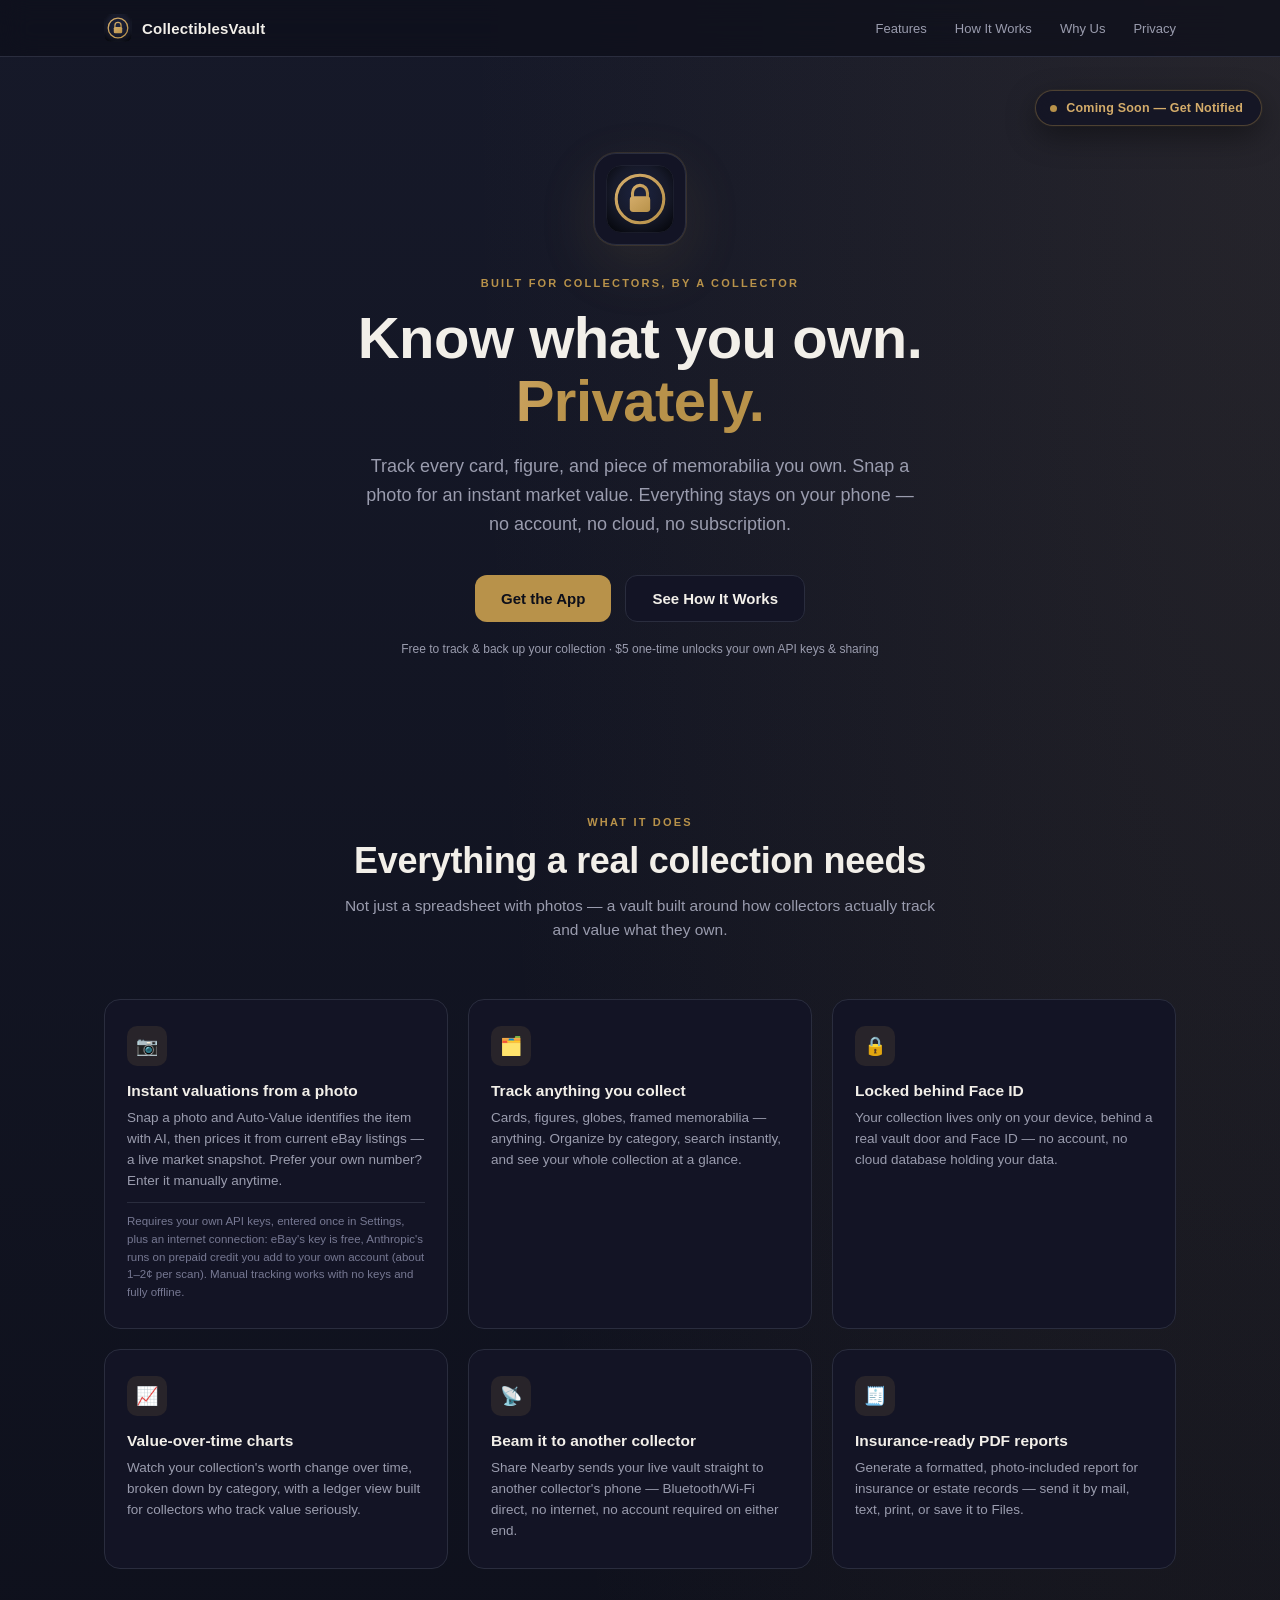
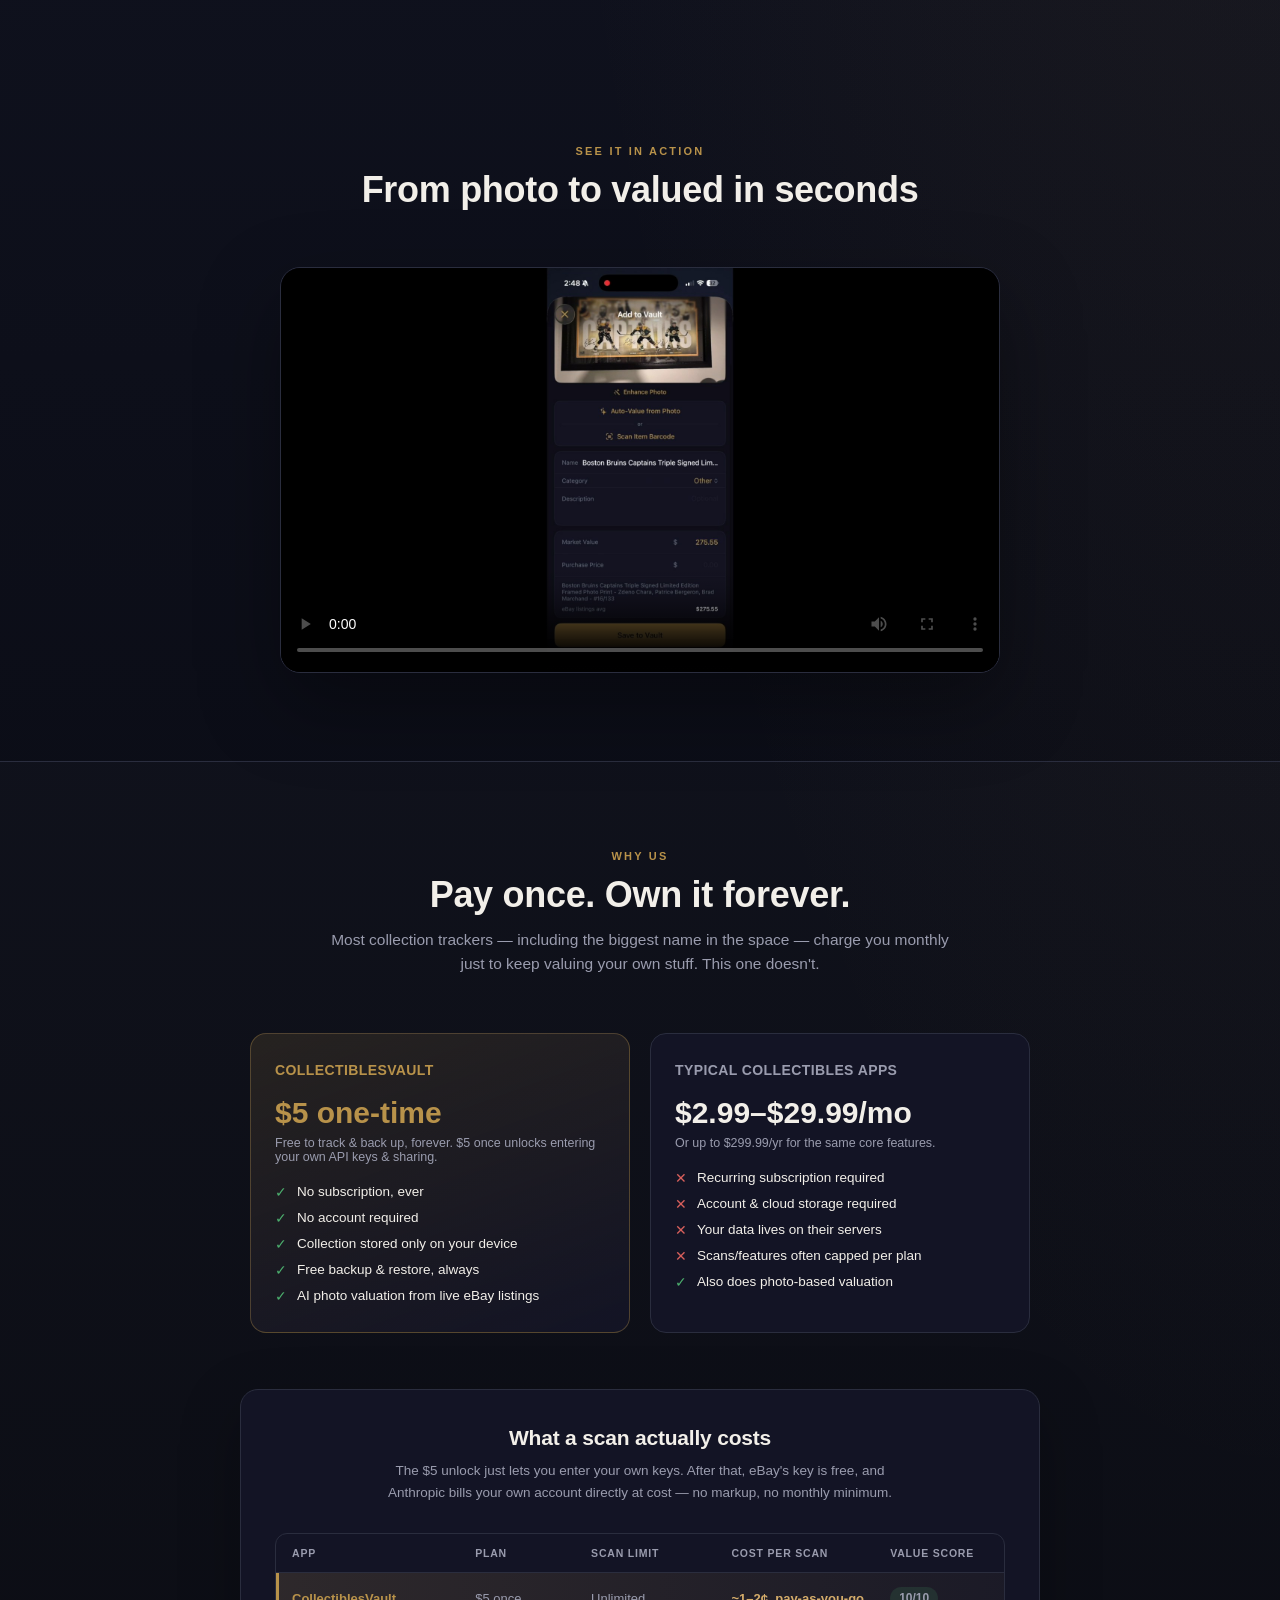
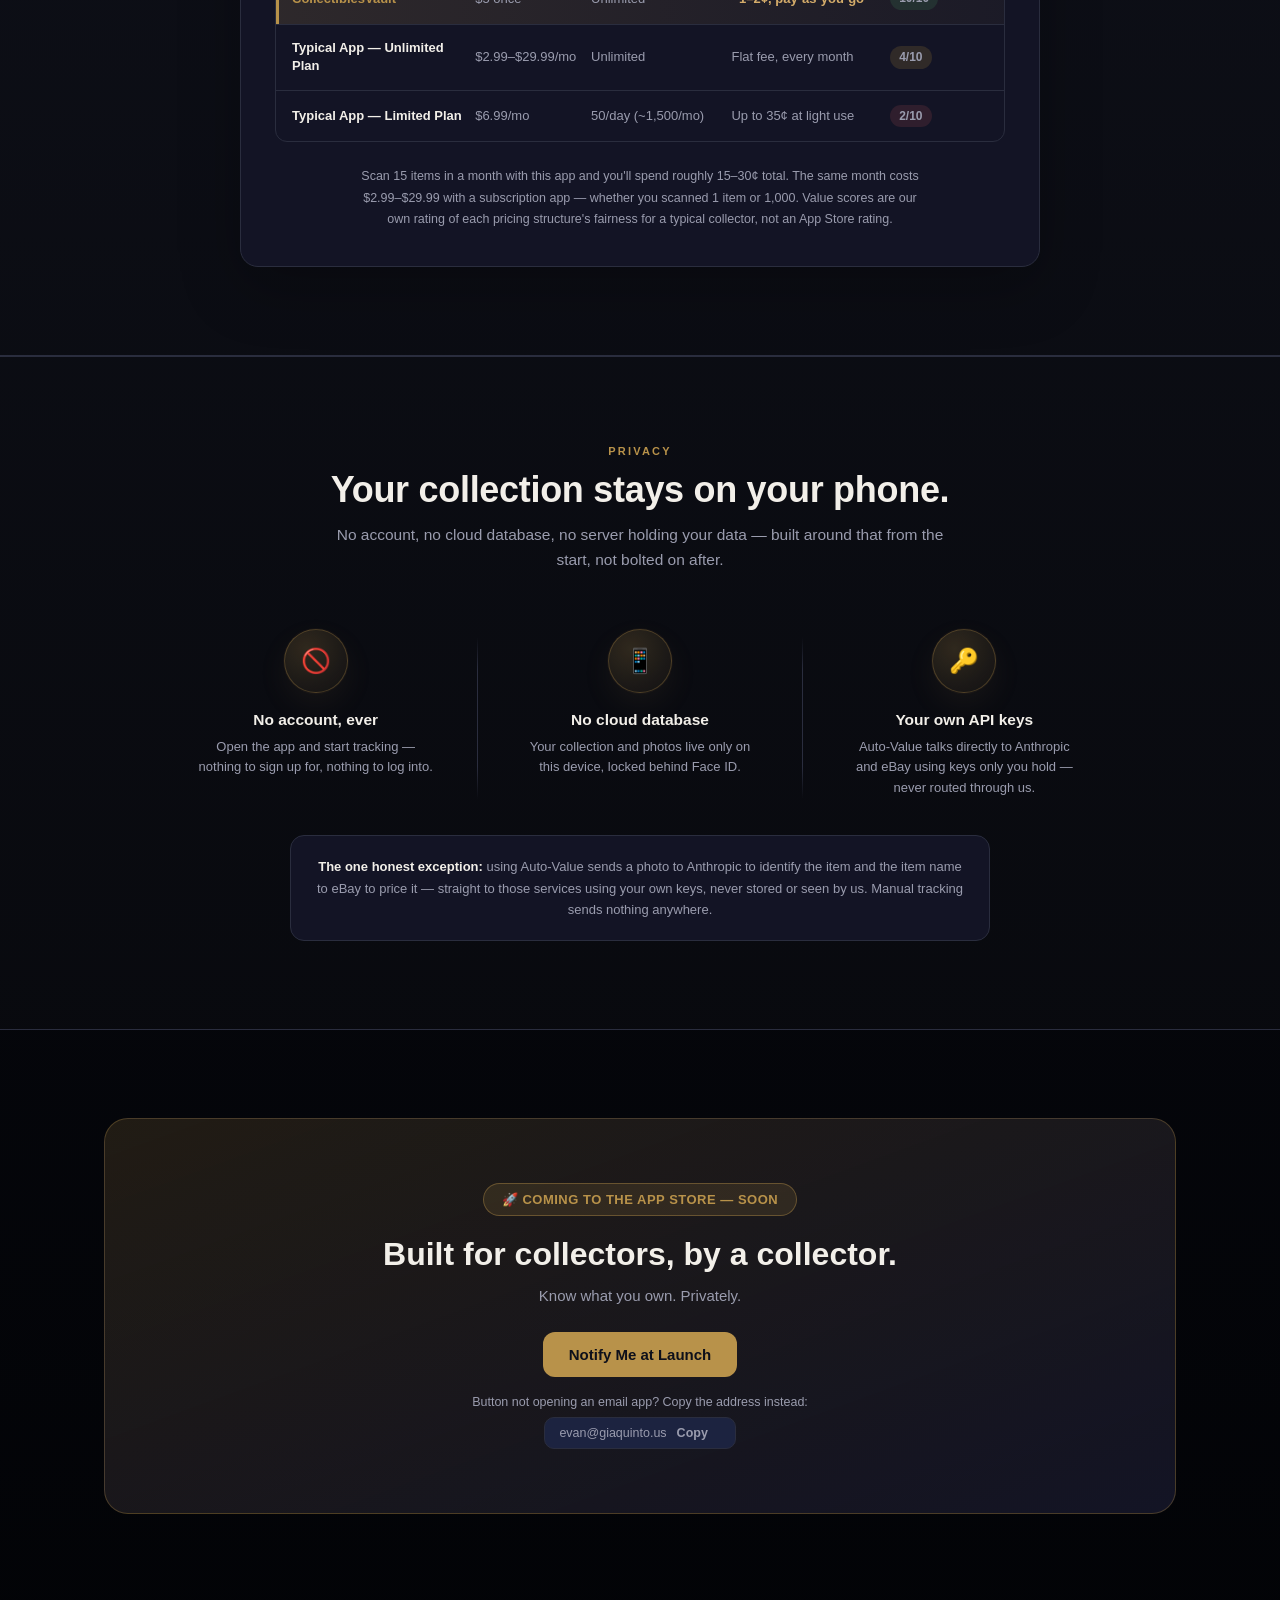
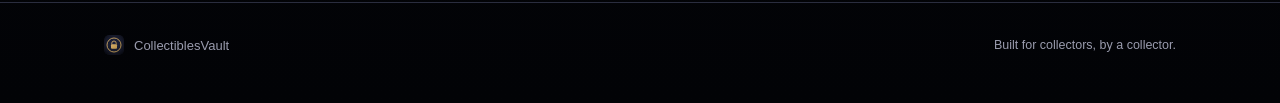
==== index.html @ 51f93652 "Make Coming Soon badge clickable, linking to the notify-me CTA" ====
<!DOCTYPE html>
<html lang="en">
<head>
<meta charset="UTF-8">
<meta name="viewport" content="width=device-width, initial-scale=1.0">
<title>CollectiblesVault — Know What You Own. Privately.</title>
<meta name="description" content="Track, value, and show off your collection — cards, figures, memorabilia, anything. AI-powered valuations from a photo, stored entirely on your phone. Pay once, own it forever. No subscription.">
<link rel="icon" href="assets/logo.svg">
<link rel="stylesheet" href="styles.css">
</head>
<body>

<a class="float-badge" href="#get"><span class="float-badge-dot"></span>Coming Soon — Get Notified</a>

<nav>
  <div class="wrap">
    <div class="brand">
      <img src="assets/logo.svg" alt="CollectiblesVault icon">
      CollectiblesVault
    </div>
    <div class="nav-links">
      <a href="#features">Features</a>
      <a href="#how">How It Works</a>
      <a href="#compare">Why Us</a>
      <a href="#privacy">Privacy</a>
    </div>
  </div>
</nav>

<header class="hero">
  <div class="wrap">
    <div class="hero-icon-ring"><img src="assets/logo.svg" alt=""></div>
    <div class="eyebrow">Built for collectors, by a collector</div>
    <h1 class="display">Know what you own.<br><span>Privately.</span></h1>
    <p class="hero-sub">
      Track every card, figure, and piece of memorabilia you own. Snap a photo for an
      instant market value. Everything stays on your phone — no account, no cloud, no
      subscription.
    </p>
    <div class="hero-actions">
      <a class="btn-primary" href="#get">Get the App</a>
      <a class="btn-ghost" href="#how">See How It Works</a>
    </div>
    <div class="hero-note">Free to track &amp; back up your collection · $5 one-time unlocks your own API keys &amp; sharing</div>
  </div>
</header>

<section id="features">
  <div class="wrap">
    <div class="section-head reveal">
      <div class="eyebrow">What it does</div>
      <h2>Everything a real collection needs</h2>
      <p>Not just a spreadsheet with photos — a vault built around how collectors actually track and value what they own.</p>
    </div>
    <div class="grid stagger">
      <div class="feature-card reveal">
        <div class="feature-icon">📷</div>
        <h3>Instant valuations from a photo</h3>
        <p>Snap a photo and Auto-Value identifies the item with AI, then prices it from current eBay listings — a live market snapshot. Prefer your own number? Enter it manually anytime.</p>
        <p class="feature-footnote">Requires your own API keys, entered once in Settings, plus an internet connection: eBay's key is free, Anthropic's runs on prepaid credit you add to your own account (about 1–2¢ per scan). Manual tracking works with no keys and fully offline.</p>
      </div>
      <div class="feature-card reveal">
        <div class="feature-icon">🗂️</div>
        <h3>Track anything you collect</h3>
        <p>Cards, figures, globes, framed memorabilia — anything. Organize by category, search instantly, and see your whole collection at a glance.</p>
      </div>
      <div class="feature-card reveal">
        <div class="feature-icon">🔒</div>
        <h3>Locked behind Face ID</h3>
        <p>Your collection lives only on your device, behind a real vault door and Face ID — no account, no cloud database holding your data.</p>
      </div>
      <div class="feature-card reveal">
        <div class="feature-icon">📈</div>
        <h3>Value-over-time charts</h3>
        <p>Watch your collection's worth change over time, broken down by category, with a ledger view built for collectors who track value seriously.</p>
      </div>
      <div class="feature-card reveal">
        <div class="feature-icon">📡</div>
        <h3>Beam it to another collector</h3>
        <p>Share Nearby sends your live vault straight to another collector's phone — Bluetooth/Wi-Fi direct, no internet, no account required on either end.</p>
      </div>
      <div class="feature-card reveal">
        <div class="feature-icon">🧾</div>
        <h3>Insurance-ready PDF reports</h3>
        <p>Generate a formatted, photo-included report for insurance or estate records — send it by mail, text, print, or save it to Files.</p>
      </div>
    </div>
  </div>
</section>

<section id="how">
  <div class="wrap">
    <div class="section-head reveal">
      <div class="eyebrow">See it in action</div>
      <h2>From photo to valued in seconds</h2>
    </div>
    <div class="video-frame reveal">
      <video controls playsinline preload="metadata" poster="assets/video/poster2.jpg" id="demoVideo">
        <source src="assets/video/demo2.mp4" type="video/mp4">
        <track kind="metadata" src="assets/video/captions2.vtt" srclang="en" label="English" id="demoCaptions">
        Your browser doesn't support embedded video — the app itself does the same thing.
      </video>
      <div class="video-caption-overlay" id="videoCaptionOverlay"></div>
    </div>
  </div>
</section>

<section class="alt" id="compare">
  <div class="wrap">
    <div class="section-head reveal">
      <div class="eyebrow">Why us</div>
      <h2>Pay once. Own it forever.</h2>
      <p>Most collection trackers — including the biggest name in the space — charge you monthly just to keep valuing your own stuff. This one doesn't.</p>
    </div>
    <div class="compare stagger">
      <div class="compare-card us reveal">
        <h4>CollectiblesVault</h4>
        <div class="compare-price">$5 one-time</div>
        <div class="compare-note">Free to track &amp; back up, forever. $5 once unlocks entering your own API keys &amp; sharing.</div>
        <ul class="compare-list">
          <li><span class="check">✓</span> No subscription, ever</li>
          <li><span class="check">✓</span> No account required</li>
          <li><span class="check">✓</span> Collection stored only on your device</li>
          <li><span class="check">✓</span> Free backup &amp; restore, always</li>
          <li><span class="check">✓</span> AI photo valuation from live eBay listings</li>
        </ul>
      </div>
      <div class="compare-card them reveal">
        <h4>Typical Collectibles Apps</h4>
        <div class="compare-price">$2.99–$29.99/mo</div>
        <div class="compare-note">Or up to $299.99/yr for the same core features.</div>
        <ul class="compare-list">
          <li><span class="cross">✕</span> Recurring subscription required</li>
          <li><span class="cross">✕</span> Account &amp; cloud storage required</li>
          <li><span class="cross">✕</span> Your data lives on their servers</li>
          <li><span class="cross">✕</span> Scans/features often capped per plan</li>
          <li><span class="check">✓</span> Also does photo-based valuation</li>
        </ul>
      </div>
    </div>

    <div class="scan-cost reveal">
      <h3>What a scan actually costs</h3>
      <p class="scan-cost-sub">The $5 unlock just lets you enter your own keys. After that, eBay's key is free, and Anthropic bills your own account directly at cost — no markup, no monthly minimum.</p>
      <div class="scan-table">
        <div class="scan-row scan-head">
          <span>App</span><span>Plan</span><span>Scan limit</span><span>Cost per scan</span><span>Value score</span>
        </div>
        <div class="scan-row scan-us">
          <span>CollectiblesVault</span><span>$5 once</span><span>Unlimited</span><span>~1–2¢, pay-as-you-go</span><span class="value-score score-high">10/10</span>
        </div>
        <div class="scan-row">
          <span>Typical App — Unlimited Plan</span><span>$2.99–$29.99/mo</span><span>Unlimited</span><span>Flat fee, every month</span><span class="value-score score-mid">4/10</span>
        </div>
        <div class="scan-row">
          <span>Typical App — Limited Plan</span><span>$6.99/mo</span><span>50/day (~1,500/mo)</span><span>Up to 35¢ at light use</span><span class="value-score score-low">2/10</span>
        </div>
      </div>
      <p class="scan-cost-foot">Scan 15 items in a month with this app and you'll spend roughly 15–30¢ total. The same month costs $2.99–$29.99 with a subscription app — whether you scanned 1 item or 1,000. Value scores are our own rating of each pricing structure's fairness for a typical collector, not an App Store rating.</p>
    </div>
  </div>
</section>

<section class="alt" id="privacy">
  <div class="wrap">
    <div class="section-head reveal">
      <div class="eyebrow">Privacy</div>
      <h2>Your collection stays on your phone.</h2>
      <p>No account, no cloud database, no server holding your data — built around that from the start, not bolted on after.</p>
    </div>
    <div class="pillar-row stagger">
      <div class="pillar reveal">
        <div class="pillar-badge"><span>🚫</span></div>
        <h3>No account, ever</h3>
        <p>Open the app and start tracking — nothing to sign up for, nothing to log into.</p>
      </div>
      <div class="pillar-divider"></div>
      <div class="pillar reveal">
        <div class="pillar-badge"><span>📱</span></div>
        <h3>No cloud database</h3>
        <p>Your collection and photos live only on this device, locked behind Face ID.</p>
      </div>
      <div class="pillar-divider"></div>
      <div class="pillar reveal">
        <div class="pillar-badge"><span>🔑</span></div>
        <h3>Your own API keys</h3>
        <p>Auto-Value talks directly to Anthropic and eBay using keys only you hold — never routed through us.</p>
      </div>
    </div>
    <p class="privacy-footnote reveal">
      <strong>The one honest exception:</strong> using Auto-Value sends a photo to Anthropic to identify
      the item and the item name to eBay to price it — straight to those services using your own keys,
      never stored or seen by us. Manual tracking sends nothing anywhere.
    </p>
  </div>
</section>

<section id="get">
  <div class="wrap">
    <div class="cta-block reveal">
      <div class="badge-soon badge-soon-lg">🚀 Coming to the App Store — Soon</div>
      <h2>Built for collectors, by a collector.</h2>
      <p>Know what you own. Privately.</p>
      <a class="btn-primary" href="mailto:evan@giaquinto.us?subject=Notify%20me%20when%20CollectiblesVault%20launches">Notify Me at Launch</a>
      <div class="cta-fallback">
        <span>Button not opening an email app? Copy the address instead:</span>
        <button type="button" class="copy-email" data-email="evan@giaquinto.us">
          <span class="copy-email-text">evan@giaquinto.us</span>
          <span class="copy-email-status">Copy</span>
        </button>
      </div>
    </div>
  </div>
</section>

<footer>
  <div class="wrap">
    <div class="footer-brand">
      <img src="assets/logo.svg" alt="">
      CollectiblesVault
    </div>
    <div class="footer-links">
      <span>Built for collectors, by a collector.</span>
    </div>
  </div>
</footer>

<script>
  var revealEls = document.querySelectorAll('.reveal');
  if ('IntersectionObserver' in window && revealEls.length) {
    var observer = new IntersectionObserver(function (entries) {
      entries.forEach(function (entry) {
        if (entry.isIntersecting) {
          entry.target.classList.add('is-visible');
          observer.unobserve(entry.target);
        }
      });
    }, { threshold: 0.15, rootMargin: '0px 0px -40px 0px' });
    revealEls.forEach(function (el) { observer.observe(el); });
  } else {
    revealEls.forEach(function (el) { el.classList.add('is-visible'); });
  }

  var copyBtn = document.querySelector('.copy-email');
  if (copyBtn) {
    copyBtn.addEventListener('click', function () {
      var email = copyBtn.getAttribute('data-email');
      var statusEl = copyBtn.querySelector('.copy-email-status');
      var done = function () {
        statusEl.textContent = 'Copied!';
        setTimeout(function () { statusEl.textContent = 'Copy'; }, 2000);
      };
      if (navigator.clipboard && navigator.clipboard.writeText) {
        navigator.clipboard.writeText(email).then(done).catch(done);
      } else {
        var temp = document.createElement('textarea');
        temp.value = email;
        document.body.appendChild(temp);
        temp.select();
        document.execCommand('copy');
        document.body.removeChild(temp);
        done();
      }
    });
  }

  // Renders captions ourselves in a fixed side panel instead of relying on the browser's native
  // cue-box positioning. Native <track kind="captions"> ignores our WebVTT position/size cue
  // settings once custom ::cue styling is applied (a known cross-browser inconsistency) — text
  // overflowed past the intended box and got clipped at the video edge instead of wrapping. Using
  // kind="metadata" here means the browser never attempts to render it at all; this listens for
  // cue changes and displays the text in a plain, fully CSS-controlled overlay instead.
  var demoVideo = document.getElementById('demoVideo');
  var captionOverlay = document.getElementById('videoCaptionOverlay');
  if (demoVideo && captionOverlay) {
    var demoTrack = demoVideo.textTracks[0];
    if (demoTrack) {
      demoTrack.mode = 'hidden';
      demoTrack.addEventListener('cuechange', function () {
        var active = demoTrack.activeCues && demoTrack.activeCues[0];
        captionOverlay.textContent = active ? active.text : '';
        captionOverlay.classList.toggle('is-visible', !!active);
      });
    }
  }
</script>
</body>
</html>
---- styles.css ----
:root {
  --navy: #0d0f1a;
  --navy-deep: #020306;
  --navy-rich: #161929;
  --card: #131425;
  --border: #2a2d3e;
  --raised: #1c2340;
  --white: #f2efe9;
  --muted: #9a9cae;
  --gold: #b8924a;
  --gold-bright: #d4ac6a;
  --green: #4caf6e;
  --red: #d9605c;
}

* { box-sizing: border-box; }

html { scroll-behavior: smooth; }

body {
  margin: 0;
  font-family: -apple-system, BlinkMacSystemFont, "SF Pro Text", "Segoe UI", Helvetica, Arial, sans-serif;
  background: radial-gradient(ellipse at top right, rgba(184, 146, 74, 0.10), transparent 45%),
              linear-gradient(180deg, var(--navy-rich) 0%, var(--navy) 40%, var(--navy-deep) 100%);
  color: var(--white);
  -webkit-font-smoothing: antialiased;
}

a { color: inherit; text-decoration: none; }

.wrap {
  max-width: 1120px;
  margin: 0 auto;
  padding: 0 24px;
}

/* ---------- Nav ---------- */
nav {
  position: sticky;
  top: 0;
  z-index: 20;
  backdrop-filter: blur(14px);
  background: rgba(13, 15, 26, 0.72);
  border-bottom: 1px solid var(--border);
}
nav .wrap {
  display: flex;
  align-items: center;
  justify-content: space-between;
  padding-top: 14px;
  padding-bottom: 14px;
}
.brand {
  display: flex;
  align-items: center;
  gap: 10px;
  font-weight: 700;
  font-size: 15px;
  letter-spacing: 0.2px;
}
.brand img { width: 28px; height: 28px; border-radius: 7px; }
.nav-links {
  display: flex;
  gap: 28px;
  font-size: 13px;
  color: var(--muted);
}
.nav-links a:hover { color: var(--gold); }
.nav-cta {
  font-size: 13px;
  font-weight: 600;
  color: var(--navy);
  background: var(--gold);
  padding: 9px 18px;
  border-radius: 8px;
  white-space: nowrap;
}
.nav-cta:hover { background: var(--gold-bright); color: var(--navy); }

/* ---------- Hero ---------- */
header.hero {
  padding: 96px 0 72px;
  text-align: center;
  position: relative;
  overflow: hidden;
}
header.hero .hero-icon-ring,
header.hero .eyebrow,
header.hero h1.display,
header.hero .hero-sub,
header.hero .hero-actions,
header.hero .hero-note {
  opacity: 0;
  transform: translateY(16px);
  animation: heroIn 0.7s cubic-bezier(0.2, 0.7, 0.3, 1) forwards;
}
header.hero .hero-icon-ring { animation-delay: 0.05s; }
header.hero .eyebrow        { animation-delay: 0.16s; }
header.hero h1.display      { animation-delay: 0.26s; }
header.hero .hero-sub       { animation-delay: 0.40s; }
header.hero .hero-actions   { animation-delay: 0.52s; }
header.hero .hero-note      { animation-delay: 0.64s; }
@keyframes heroIn {
  to { opacity: 1; transform: translateY(0); }
}
@media (prefers-reduced-motion: reduce) {
  header.hero .hero-icon-ring, header.hero .eyebrow, header.hero h1.display,
  header.hero .hero-sub, header.hero .hero-actions, header.hero .hero-note {
    animation: none; opacity: 1; transform: none;
  }
}

/* ---------- Scroll reveal ---------- */
.reveal {
  opacity: 0;
  transform: translateY(22px);
  transition: opacity 0.6s cubic-bezier(0.2, 0.7, 0.3, 1), transform 0.6s cubic-bezier(0.2, 0.7, 0.3, 1);
}
.reveal.is-visible { opacity: 1; transform: translateY(0); }
.stagger > .reveal:nth-child(1) { transition-delay: 0s; }
.stagger > .reveal:nth-child(2) { transition-delay: 0.08s; }
.stagger > .reveal:nth-child(3) { transition-delay: 0.16s; }
.stagger > .reveal:nth-child(4) { transition-delay: 0.24s; }
.stagger > .reveal:nth-child(5) { transition-delay: 0.32s; }
.stagger > .reveal:nth-child(6) { transition-delay: 0.40s; }
@media (prefers-reduced-motion: reduce) {
  .reveal { opacity: 1; transform: none; transition: none; }
}
.eyebrow {
  font-size: 11px;
  font-weight: 700;
  letter-spacing: 2.2px;
  text-transform: uppercase;
  color: var(--gold);
  margin-bottom: 18px;
}
h1.display {
  font-size: clamp(34px, 6vw, 58px);
  line-height: 1.08;
  font-weight: 700;
  margin: 0 auto 20px;
  max-width: 780px;
  letter-spacing: -0.5px;
}
h1.display span {
  background: linear-gradient(100deg, var(--gold) 30%, var(--gold-bright) 45%, #f0dca8 50%, var(--gold-bright) 55%, var(--gold) 70%);
  background-size: 260% 100%;
  background-position: 100% 0;
  -webkit-background-clip: text;
  background-clip: text;
  color: transparent;
  animation: shimmer 4.5s ease-in-out 1.6s infinite;
}
@keyframes shimmer {
  0% { background-position: 160% 0; }
  45%, 100% { background-position: -60% 0; }
}
@media (prefers-reduced-motion: reduce) {
  h1.display span { animation: none; color: var(--gold); background: none; }
}
.hero-sub {
  font-size: 18px;
  line-height: 1.6;
  color: var(--muted);
  max-width: 560px;
  margin: 0 auto 36px;
}
.hero-actions {
  display: flex;
  gap: 14px;
  justify-content: center;
  flex-wrap: wrap;
  margin-bottom: 20px;
}
.btn-primary, .btn-ghost {
  font-size: 15px;
  font-weight: 600;
  padding: 14px 26px;
  border-radius: 12px;
  display: inline-flex;
  align-items: center;
  gap: 8px;
}
.btn-primary { background: var(--gold); color: var(--navy); }
.btn-primary:hover { background: var(--gold-bright); }
.btn-ghost {
  background: var(--card);
  border: 1px solid var(--border);
  color: var(--white);
}
.btn-ghost:hover { border-color: var(--gold); color: var(--gold); }
.hero-note { font-size: 12px; color: var(--muted); }

.hero-icon-ring {
  width: 92px;
  height: 92px;
  margin: 0 auto 32px;
  border-radius: 22px;
  display: flex;
  align-items: center;
  justify-content: center;
  background: var(--card);
  border: 1px solid var(--border);
  box-shadow: 0 0 0 1px rgba(184,146,74,0.15), 0 20px 60px rgba(184,146,74,0.12);
}
.hero-icon-ring img { width: 68px; height: 68px; border-radius: 16px; }

/* ---------- Sections ---------- */
section { padding: 88px 0; }
section.alt { background: rgba(255,255,255,0.015); border-top: 1px solid var(--border); border-bottom: 1px solid var(--border); }

.section-head {
  text-align: center;
  max-width: 620px;
  margin: 0 auto 56px;
}
.section-head .eyebrow { margin-bottom: 12px; }
.section-head h2 {
  font-size: clamp(26px, 4vw, 36px);
  font-weight: 700;
  margin: 0 0 12px;
  letter-spacing: -0.3px;
}
.section-head p { color: var(--muted); font-size: 15.5px; line-height: 1.6; margin: 0; }

/* ---------- Feature grid ---------- */
.grid {
  display: grid;
  grid-template-columns: repeat(3, 1fr);
  gap: 20px;
}
@media (max-width: 860px) { .grid { grid-template-columns: repeat(2, 1fr); } }
@media (max-width: 560px) { .grid { grid-template-columns: 1fr; } }

.feature-card {
  background: var(--card);
  border: 1px solid var(--border);
  border-radius: 16px;
  padding: 26px 22px;
}
.feature-icon {
  width: 40px;
  height: 40px;
  border-radius: 10px;
  background: rgba(184, 146, 74, 0.12);
  display: flex;
  align-items: center;
  justify-content: center;
  margin-bottom: 16px;
  font-size: 18px;
  color: var(--gold);
}
.feature-card h3 { font-size: 15.5px; font-weight: 600; margin: 0 0 8px; }
.feature-card p { font-size: 13.5px; color: var(--muted); line-height: 1.55; margin: 0; }
.feature-footnote {
  font-size: 11.5px !important;
  color: #767892 !important;
  margin-top: 10px !important;
  padding-top: 10px;
  border-top: 1px solid var(--border);
}

/* ---------- Comparison ---------- */
.compare {
  display: grid;
  grid-template-columns: 1fr 1fr;
  gap: 20px;
  max-width: 780px;
  margin: 0 auto;
}
@media (max-width: 700px) { .compare { grid-template-columns: 1fr; } }
.compare-card {
  border-radius: 16px;
  padding: 28px 24px;
  border: 1px solid var(--border);
}
.compare-card.us { background: linear-gradient(160deg, rgba(184,146,74,0.14), var(--card)); border-color: rgba(184,146,74,0.35); }
.compare-card.them { background: var(--card); }
.compare-card h4 { margin: 0 0 18px; font-size: 14px; letter-spacing: 0.4px; text-transform: uppercase; color: var(--muted); }
.compare-card.us h4 { color: var(--gold); }
.compare-price { font-size: 30px; font-weight: 700; margin-bottom: 6px; }
.compare-card.us .compare-price { color: var(--gold); }
.compare-note { font-size: 12.5px; color: var(--muted); margin-bottom: 20px; }
.compare-list { list-style: none; margin: 0; padding: 0; display: flex; flex-direction: column; gap: 10px; }
.compare-list li { font-size: 13.5px; display: flex; gap: 10px; align-items: flex-start; }
.check { color: var(--green); flex-shrink: 0; }
.cross { color: var(--red); flex-shrink: 0; }

/* ---------- Scan cost table ---------- */
.scan-cost {
  max-width: 800px;
  margin: 56px auto 0;
  background: var(--card);
  border: 1px solid var(--border);
  border-radius: 18px;
  padding: 36px 34px;
  box-shadow: 0 20px 60px rgba(0,0,0,0.25);
}
.scan-cost h3 {
  font-size: 21px;
  font-weight: 700;
  margin: 0 0 10px;
  text-align: center;
  letter-spacing: -0.2px;
}
.scan-cost-sub {
  font-size: 13.5px;
  color: var(--muted);
  text-align: center;
  max-width: 540px;
  margin: 0 auto 28px;
  line-height: 1.65;
}
.scan-table {
  display: flex;
  flex-direction: column;
  border-radius: 12px;
  overflow: hidden;
  border: 1px solid var(--border);
}
.scan-row {
  display: grid;
  grid-template-columns: 1.4fr 0.85fr 1.05fr 1.2fr 0.8fr;
  gap: 12px;
  padding: 14px 16px;
  align-items: center;
  border-bottom: 1px solid var(--border);
}
.scan-row:last-child { border-bottom: none; }
.scan-row span { font-size: 13px; line-height: 1.4; }
.scan-row span:first-child { color: var(--white); font-weight: 600; }
.scan-row span:not(:first-child) { color: var(--muted); }
.scan-head {
  background: var(--sunken);
  padding: 12px 16px;
}
.scan-head span {
  font-size: 10.5px;
  text-transform: uppercase;
  letter-spacing: 0.8px;
  font-weight: 700;
  color: var(--muted) !important;
}
.scan-us {
  background: linear-gradient(90deg, rgba(184,146,74,0.16), rgba(184,146,74,0.05));
  position: relative;
}
.scan-us::before {
  content: "";
  position: absolute;
  left: 0; top: 0; bottom: 0;
  width: 3px;
  background: var(--gold);
}
.scan-us span:first-child { color: var(--gold); font-weight: 700; }
.scan-us span:nth-child(4) { color: var(--gold-bright); font-weight: 700; }

.value-score {
  display: inline-block;
  font-size: 12px !important;
  font-weight: 700;
  padding: 3px 9px;
  border-radius: 999px;
  text-align: center;
  width: fit-content;
}
.score-high { color: var(--green); background: rgba(76, 175, 110, 0.14); }
.score-mid  { color: #e0b23c; background: rgba(224, 178, 60, 0.14); }
.score-low  { color: var(--red); background: rgba(217, 96, 92, 0.14); }

.scan-cost-foot {
  font-size: 12.5px;
  color: var(--muted);
  text-align: center;
  max-width: 560px;
  margin: 24px auto 0;
  line-height: 1.7;
}
@media (max-width: 640px) {
  .scan-cost { padding: 28px 20px; }
  .scan-head { display: none; }
  .scan-row {
    grid-template-columns: 1fr 1fr;
    grid-template-areas: "app app" "plan limit" "cost score";
    row-gap: 6px;
    padding: 16px;
  }
  .scan-row span:nth-child(1) { grid-area: app; font-size: 14px; }
  .scan-row span:nth-child(2) { grid-area: plan; }
  .scan-row span:nth-child(3) { grid-area: limit; text-align: right; }
  .scan-row span:nth-child(4) {
    grid-area: cost;
    padding-top: 6px;
    margin-top: 4px;
    border-top: 1px solid var(--border);
    font-weight: 600;
  }
  .scan-row span:nth-child(5) {
    grid-area: score;
    padding-top: 6px;
    margin-top: 4px;
    border-top: 1px solid var(--border);
    justify-self: end;
  }
  .scan-us span:nth-child(4), .scan-us span:nth-child(5) { border-top-color: rgba(184,146,74,0.3); }
}

/* ---------- Video ---------- */
.video-frame {
  position: relative;
  max-width: 720px;
  margin: 0 auto;
  border-radius: 20px;
  overflow: hidden;
  border: 1px solid var(--border);
  background: var(--card);
  box-shadow: 0 30px 80px rgba(0,0,0,0.35);
}
.video-frame video {
  display: block;
  width: 100%;
  height: auto;
  aspect-ratio: 16 / 9;
  object-fit: cover;
  background: var(--navy-deep);
}
/* Rendered by JS from the metadata track (see index.html) rather than native cue positioning —
   this recording is a portrait phone screen letterboxed inside a 16:9 frame with black bars on
   both sides and no top/bottom margin, so captions live in the right-hand bar instead of the
   bottom-center default, which would otherwise sit on top of the app's own UI. */
.video-caption-overlay {
  position: absolute;
  top: 50%;
  right: 3%;
  width: 31%;
  transform: translateY(-50%);
  text-align: center;
  color: var(--gold-bright);
  background: rgba(13, 15, 26, 0.82);
  font-family: -apple-system, BlinkMacSystemFont, "SF Pro Text", "Segoe UI", Helvetica, Arial, sans-serif;
  font-size: clamp(11px, 2.4vw, 15px);
  font-weight: 600;
  letter-spacing: 0.2px;
  line-height: 1.45;
  padding: 0.7em 0.6em;
  border-radius: 8px;
  opacity: 0;
  pointer-events: none;
  transition: opacity 0.15s ease;
}
.video-caption-overlay.is-visible { opacity: 1; }

/* ---------- Privacy pillars ---------- */
.pillar-row {
  display: flex;
  align-items: flex-start;
  justify-content: center;
  gap: 36px;
  max-width: 900px;
  margin: 0 auto;
}
.pillar {
  flex: 1;
  text-align: center;
  padding: 0 8px;
}
.pillar-badge {
  width: 64px;
  height: 64px;
  margin: 0 auto 18px;
  border-radius: 50%;
  display: flex;
  align-items: center;
  justify-content: center;
  font-size: 24px;
  background: radial-gradient(circle at 35% 30%, rgba(184,146,74,0.22), rgba(184,146,74,0.04));
  border: 1px solid rgba(184,146,74,0.3);
  box-shadow: 0 0 0 1px rgba(184,146,74,0.05), 0 12px 30px rgba(184,146,74,0.08);
}
.pillar h3 { font-size: 15.5px; font-weight: 700; margin: 0 0 8px; }
.pillar p { font-size: 13px; color: var(--muted); line-height: 1.6; margin: 0; }
.pillar-divider {
  width: 1px;
  align-self: stretch;
  background: linear-gradient(180deg, transparent, var(--border) 20%, var(--border) 80%, transparent);
  margin-top: 8px;
}
@media (max-width: 760px) {
  .pillar-row { flex-direction: column; gap: 28px; }
  .pillar-divider { display: none; }
}

/* ---------- Privacy footnote ---------- */
.privacy-footnote {
  max-width: 700px;
  margin: 36px auto 0;
  padding: 20px 24px;
  background: var(--card);
  border: 1px solid var(--border);
  border-radius: 14px;
  font-size: 13px;
  color: var(--muted);
  line-height: 1.65;
  text-align: center;
}
.privacy-footnote strong { color: var(--white); }

/* ---------- CTA ---------- */
.cta-block {
  text-align: center;
  border-radius: 24px;
  background: linear-gradient(160deg, rgba(184,146,74,0.16), var(--card));
  border: 1px solid rgba(184,146,74,0.3);
  padding: 64px 32px;
}
.cta-block h2 { font-size: clamp(24px, 4vw, 32px); margin: 0 0 14px; }
.cta-block p { color: var(--muted); margin: 0 0 28px; font-size: 15px; }
.qr-box img { width: 132px; height: 132px; border-radius: 14px; margin-top: 8px; }

.cta-fallback {
  margin-top: 18px;
  display: flex;
  flex-direction: column;
  align-items: center;
  gap: 8px;
}
.cta-fallback span { color: var(--muted); font-size: 12.5px; }
.copy-email {
  -webkit-appearance: none;
  appearance: none;
  display: inline-flex;
  align-items: center;
  gap: 10px;
  background: var(--raised);
  border: 1px solid var(--border);
  border-radius: 10px;
  padding: 8px 14px;
  color: var(--white);
  font-size: 13.5px;
  font-family: inherit;
  cursor: pointer;
  transition: border-color 0.2s ease;
}
.copy-email:hover { border-color: var(--gold); }
.copy-email-status {
  color: var(--gold-bright);
  font-size: 12px;
  font-weight: 600;
  min-width: 44px;
  text-align: left;
}

/* ---------- Footer ---------- */
footer {
  border-top: 1px solid var(--border);
  padding: 32px 0 48px;
}
footer .wrap {
  display: flex;
  justify-content: space-between;
  align-items: center;
  flex-wrap: wrap;
  gap: 16px;
}
.footer-brand { display: flex; align-items: center; gap: 10px; font-size: 13px; color: var(--muted); }
.footer-brand img { width: 20px; height: 20px; border-radius: 5px; }
.footer-links { display: flex; gap: 20px; font-size: 12.5px; color: var(--muted); }
.footer-links a:hover { color: var(--gold); }

.float-badge {
  position: fixed;
  top: 90px;
  right: 18px;
  z-index: 50;
  display: inline-flex;
  align-items: center;
  gap: 9px;
  background: rgba(19, 20, 37, 0.85);
  backdrop-filter: blur(12px);
  -webkit-backdrop-filter: blur(12px);
  color: var(--gold-bright);
  font-size: 12.5px;
  font-weight: 600;
  letter-spacing: 0.2px;
  padding: 10px 18px 10px 14px;
  border-radius: 999px;
  border: 1px solid rgba(184,146,74,0.35);
  box-shadow: 0 10px 30px rgba(0,0,0,0.4), 0 0 0 1px rgba(184,146,74,0.06);
}
.float-badge-dot {
  width: 7px;
  height: 7px;
  border-radius: 50%;
  background: var(--gold);
  flex-shrink: 0;
  animation: badgePulse 2.2s ease-out infinite;
}
@keyframes badgePulse {
  0%   { box-shadow: 0 0 0 0 rgba(184,146,74,0.55); }
  70%  { box-shadow: 0 0 0 9px rgba(184,146,74,0); }
  100% { box-shadow: 0 0 0 0 rgba(184,146,74,0); }
}
@media (prefers-reduced-motion: reduce) {
  .float-badge-dot { animation: none; }
}
@media (max-width: 640px) {
  .float-badge { top: auto; bottom: 18px; right: 14px; font-size: 11.5px; padding: 9px 15px 9px 12px; }
}

.badge-soon-lg {
  font-size: 13px !important;
  padding: 8px 18px !important;
  background: rgba(184,146,74,0.14);
  border-width: 1.5px !important;
}

.badge-soon {
  display: inline-block;
  font-size: 11px;
  font-weight: 700;
  letter-spacing: 0.5px;
  text-transform: uppercase;
  color: var(--gold);
  border: 1px solid rgba(184,146,74,0.4);
  padding: 4px 10px;
  border-radius: 999px;
  margin-bottom: 20px;
}
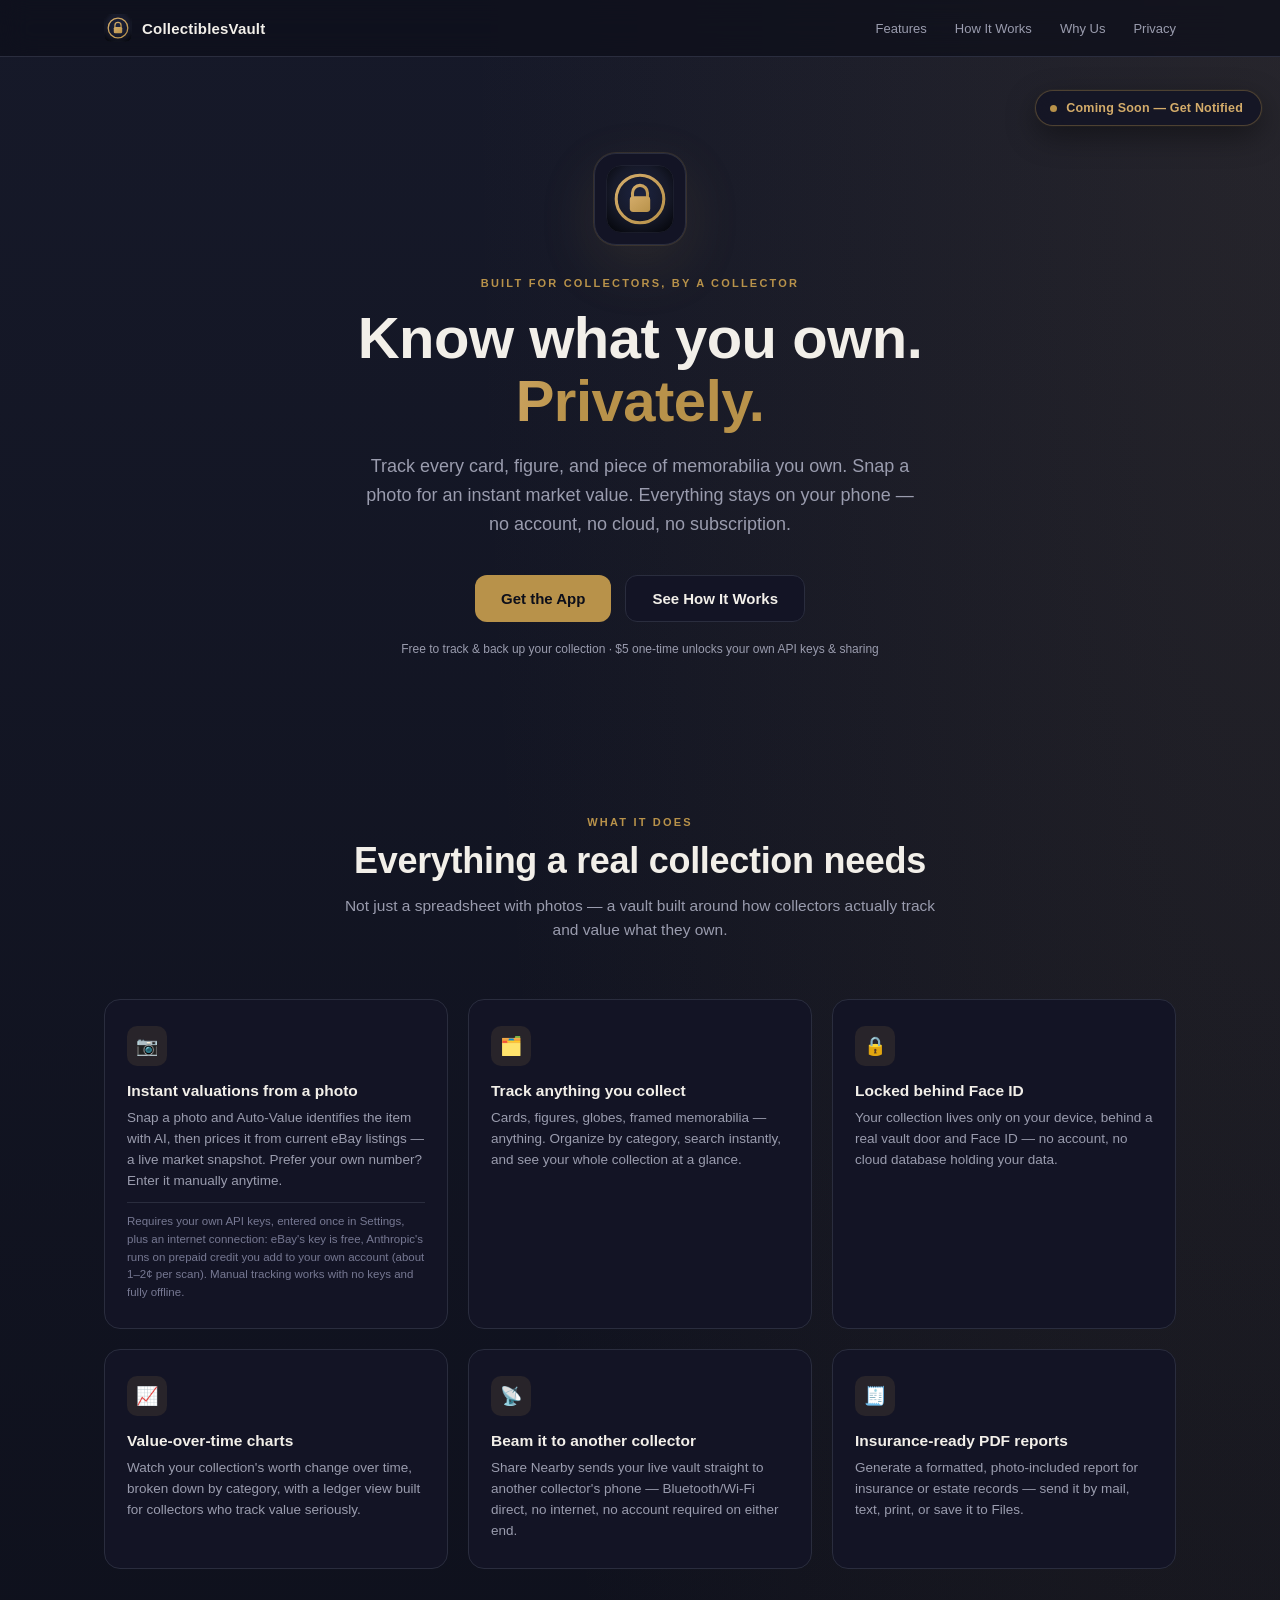
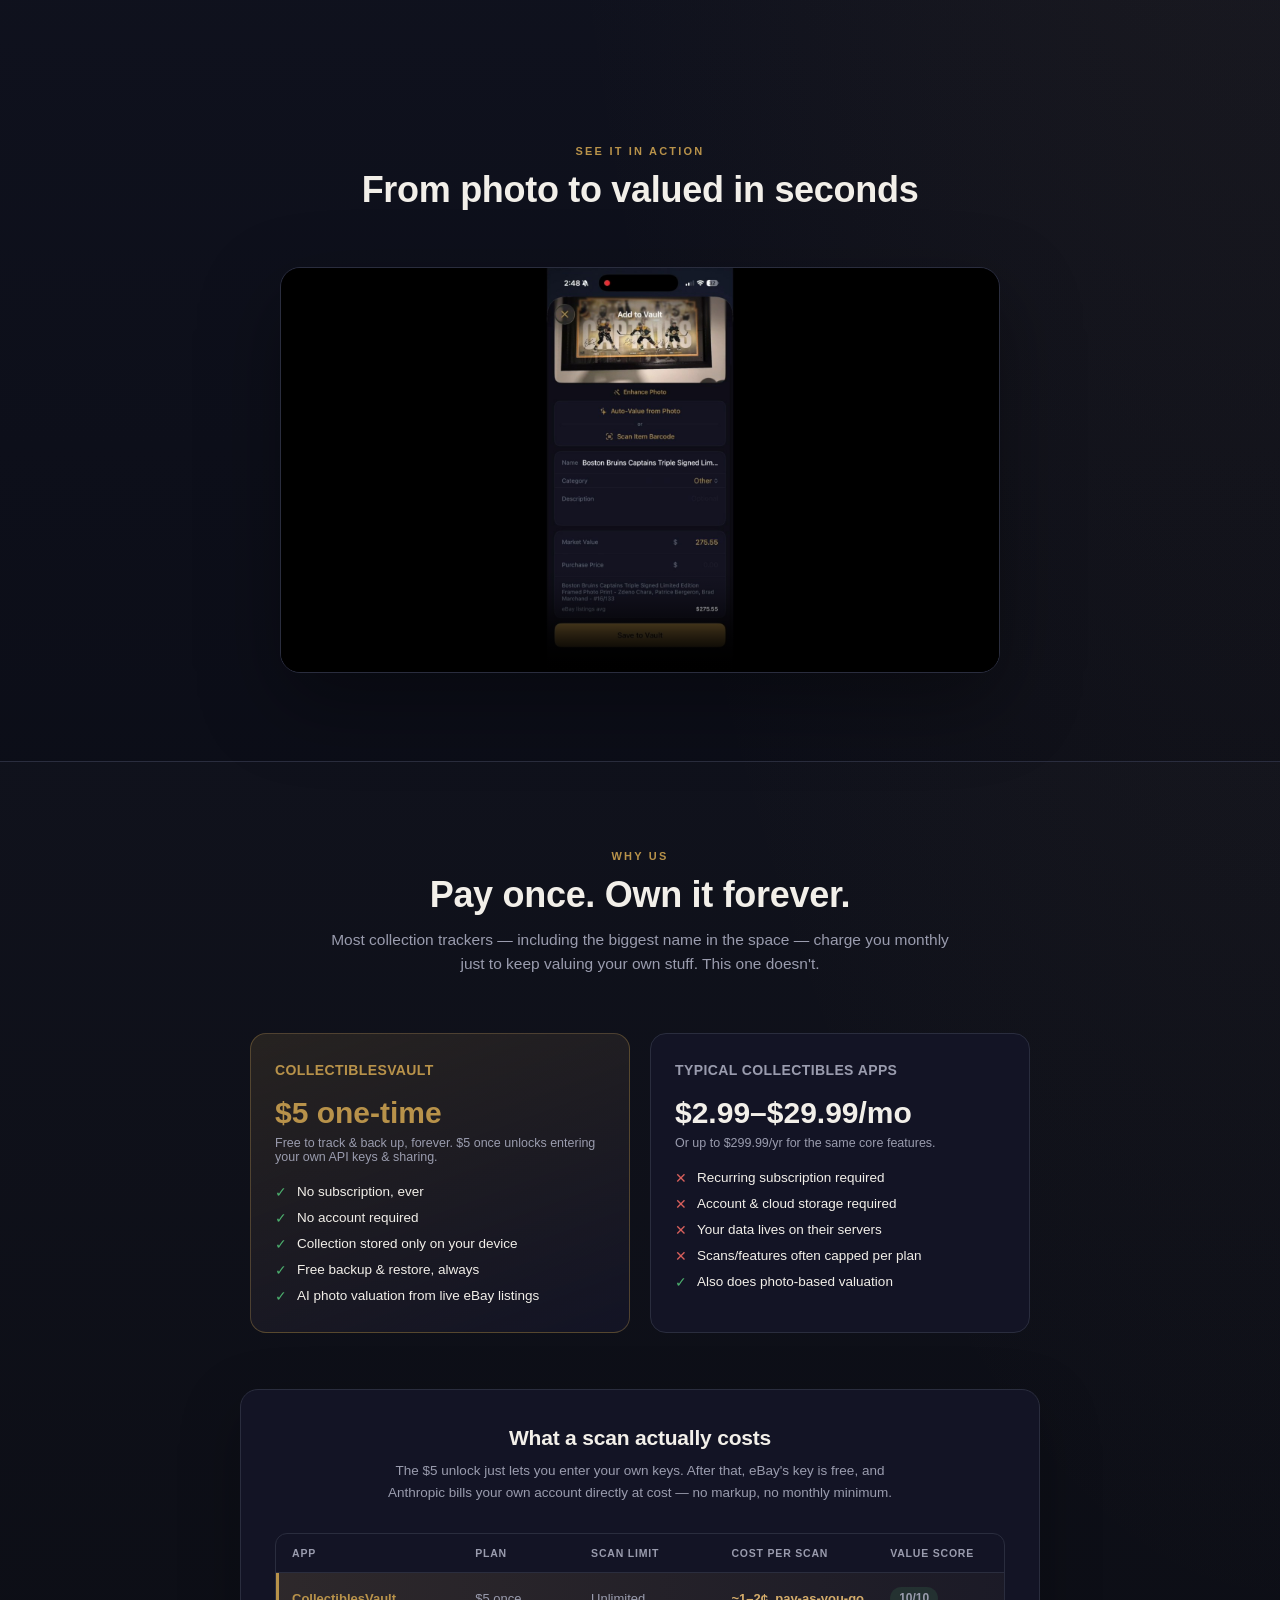
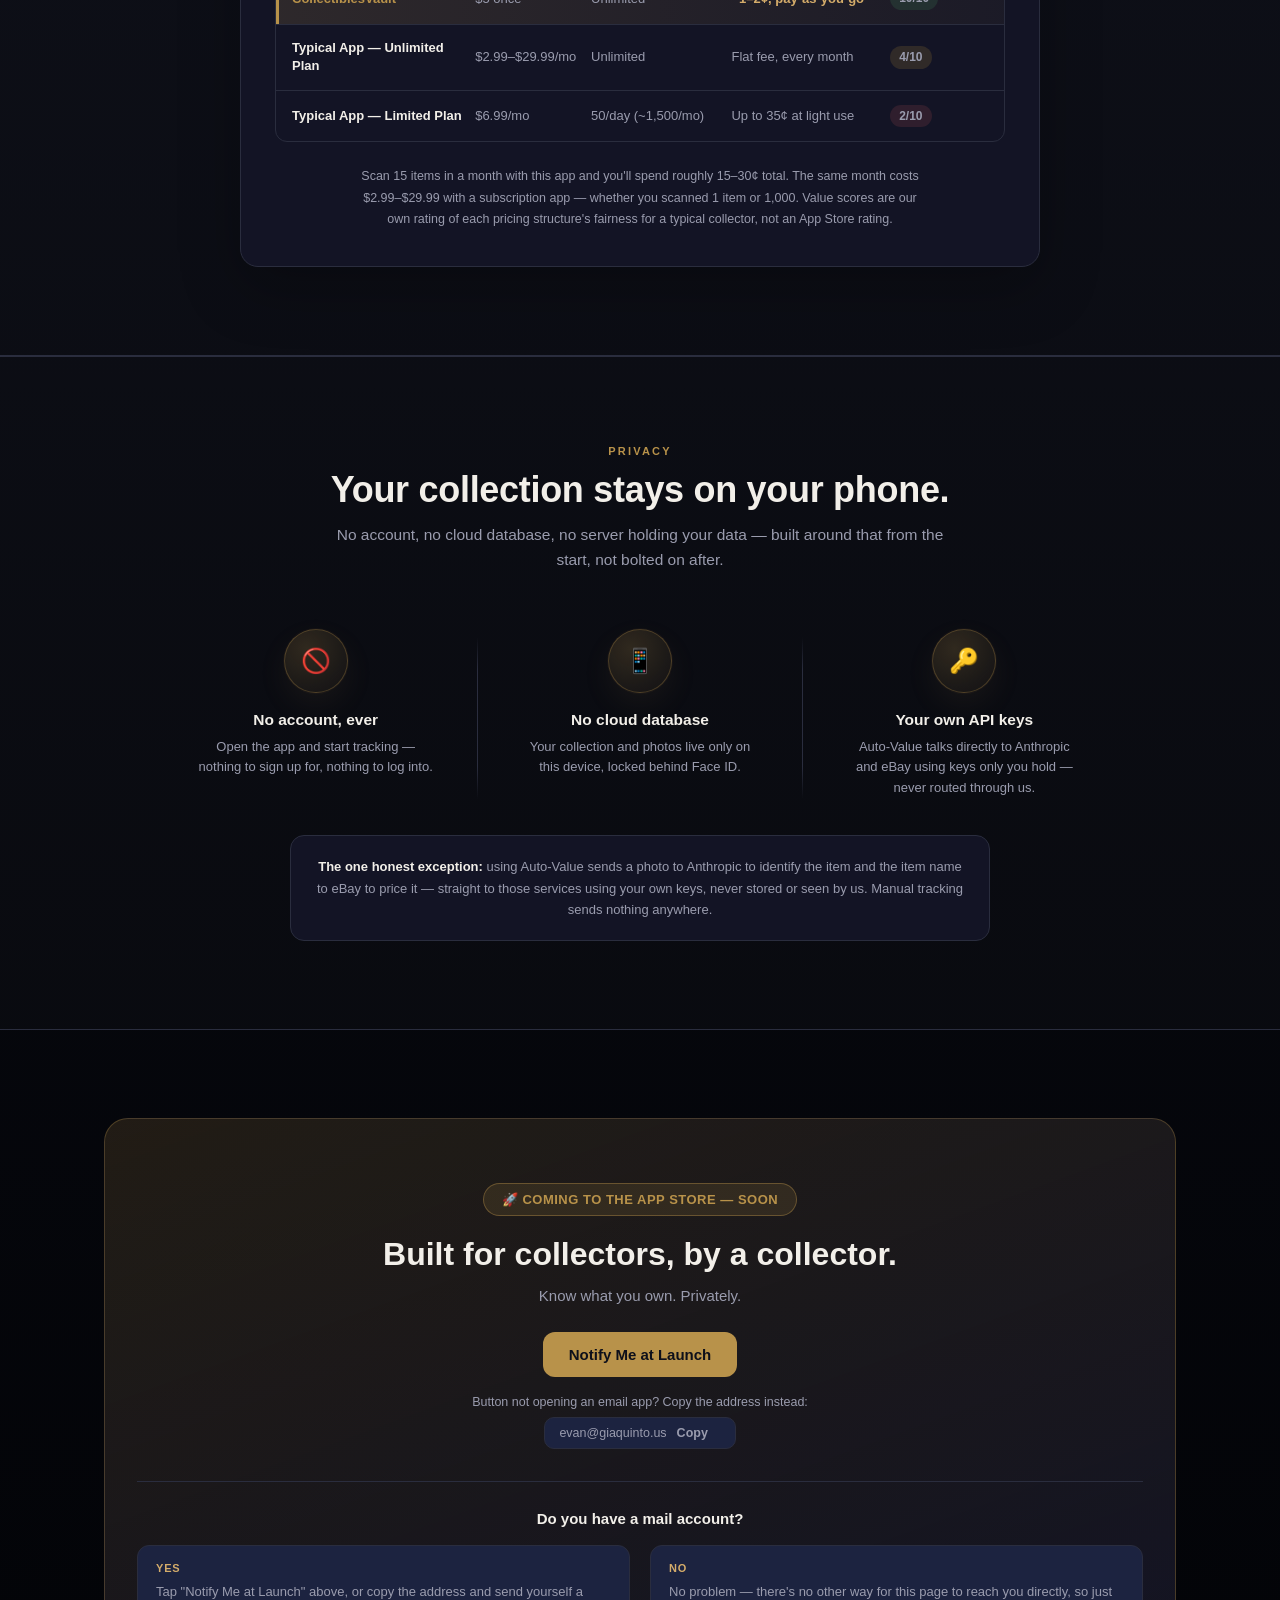
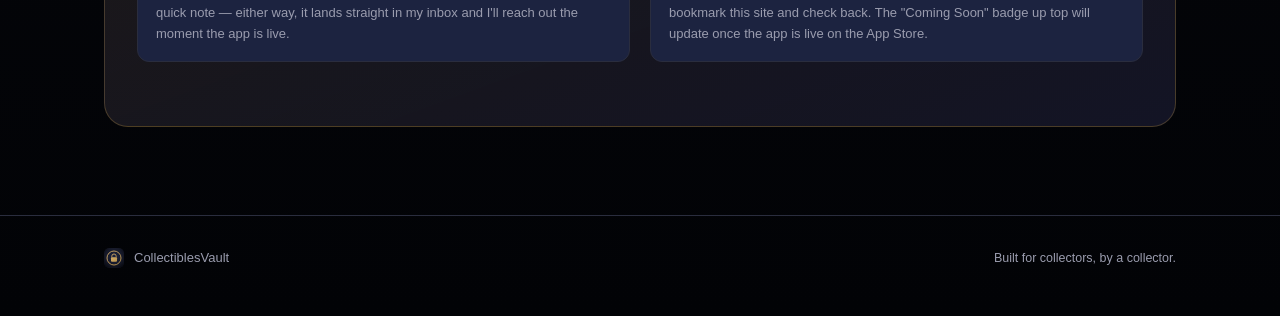
==== commit 4e34034d: "Add mail-account FAQ to notify CTA with branching instructions" ====
--- a/index.html
+++ b/index.html
@@ -208,6 +208,20 @@
           <span class="copy-email-text">evan@giaquinto.us</span>
           <span class="copy-email-status">Copy</span>
         </button>
+      </div>
+
+      <div class="notify-faq">
+        <h3>Do you have a mail account?</h3>
+        <div class="notify-faq-grid">
+          <div class="notify-faq-col">
+            <div class="notify-faq-label">Yes</div>
+            <p>Tap "Notify Me at Launch" above, or copy the address and send yourself a quick note — either way, it lands straight in my inbox and I'll reach out the moment the app is live.</p>
+          </div>
+          <div class="notify-faq-col">
+            <div class="notify-faq-label">No</div>
+            <p>No problem — there's no other way for this page to reach you directly, so just bookmark this site and check back. The "Coming Soon" badge up top will update once the app is live on the App Store.</p>
+          </div>
+        </div>
       </div>
     </div>
   </div>
--- a/styles.css
+++ b/styles.css
@@ -550,6 +550,48 @@
   text-align: left;
 }
 
+.notify-faq {
+  margin-top: 32px;
+  padding-top: 28px;
+  border-top: 1px solid var(--border);
+  text-align: left;
+}
+.notify-faq h3 {
+  text-align: center;
+  font-size: 15px;
+  font-weight: 700;
+  color: var(--white);
+  margin: 0 0 18px;
+}
+.notify-faq-grid {
+  display: grid;
+  grid-template-columns: 1fr 1fr;
+  gap: 20px;
+}
+.notify-faq-col {
+  background: var(--raised);
+  border: 1px solid var(--border);
+  border-radius: 12px;
+  padding: 16px 18px;
+}
+.notify-faq-label {
+  font-size: 11px;
+  font-weight: 700;
+  letter-spacing: 0.8px;
+  text-transform: uppercase;
+  color: var(--gold-bright);
+  margin-bottom: 8px;
+}
+.notify-faq-col p {
+  margin: 0;
+  font-size: 13px;
+  line-height: 1.6;
+  color: var(--muted);
+}
+@media (max-width: 640px) {
+  .notify-faq-grid { grid-template-columns: 1fr; }
+}
+
 /* ---------- Footer ---------- */
 footer {
   border-top: 1px solid var(--border);
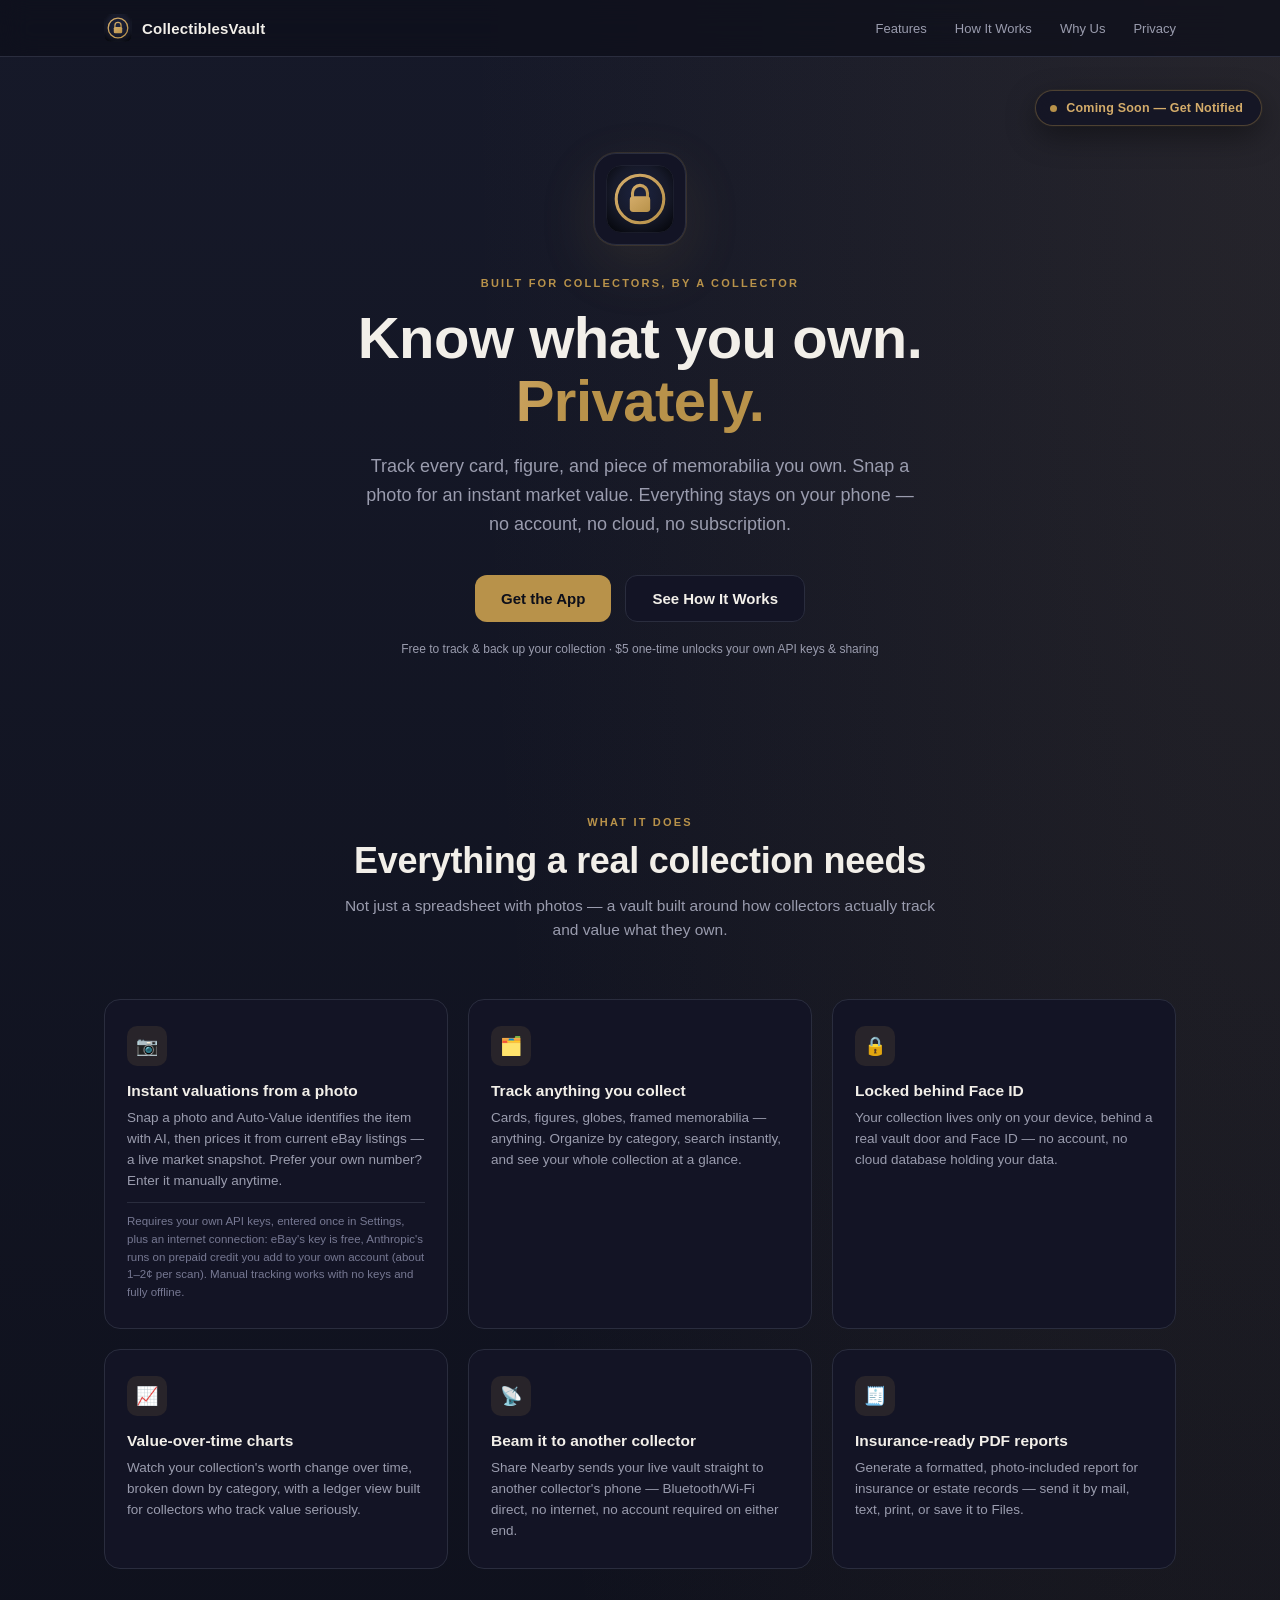
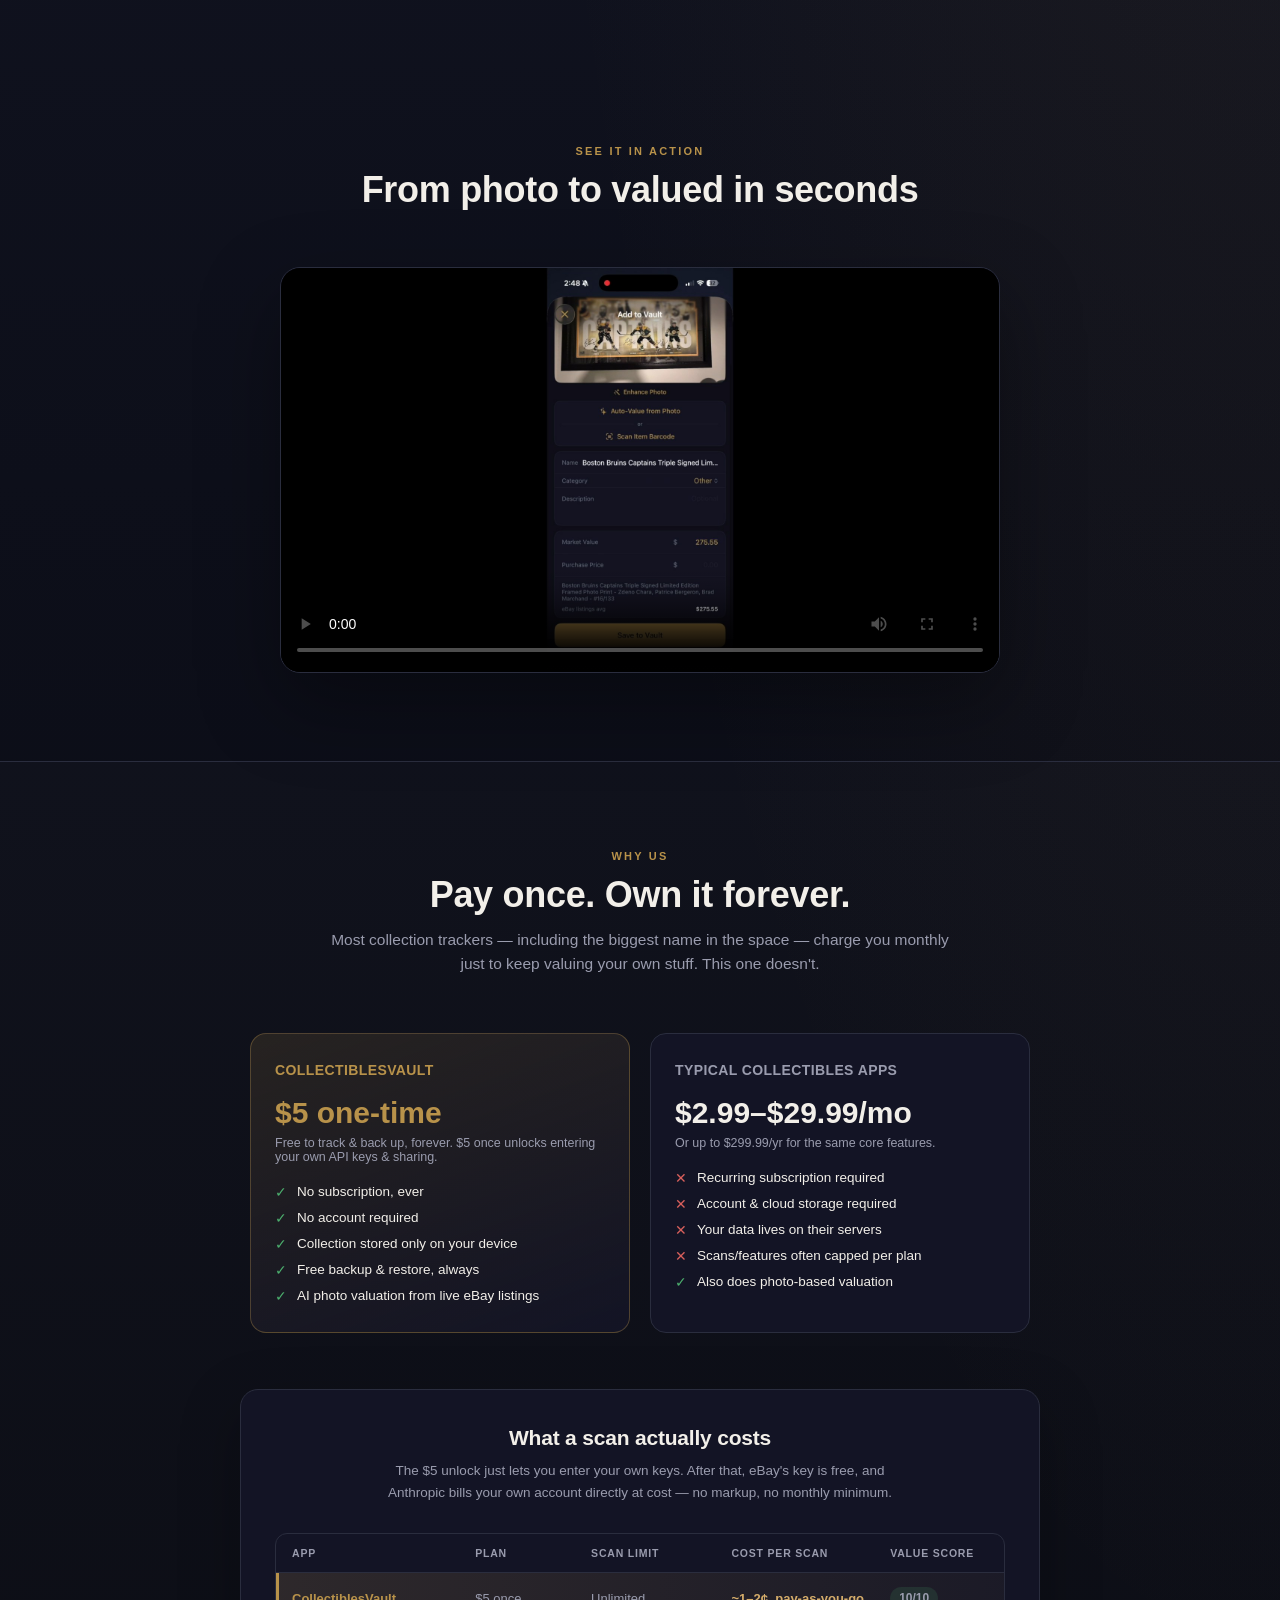
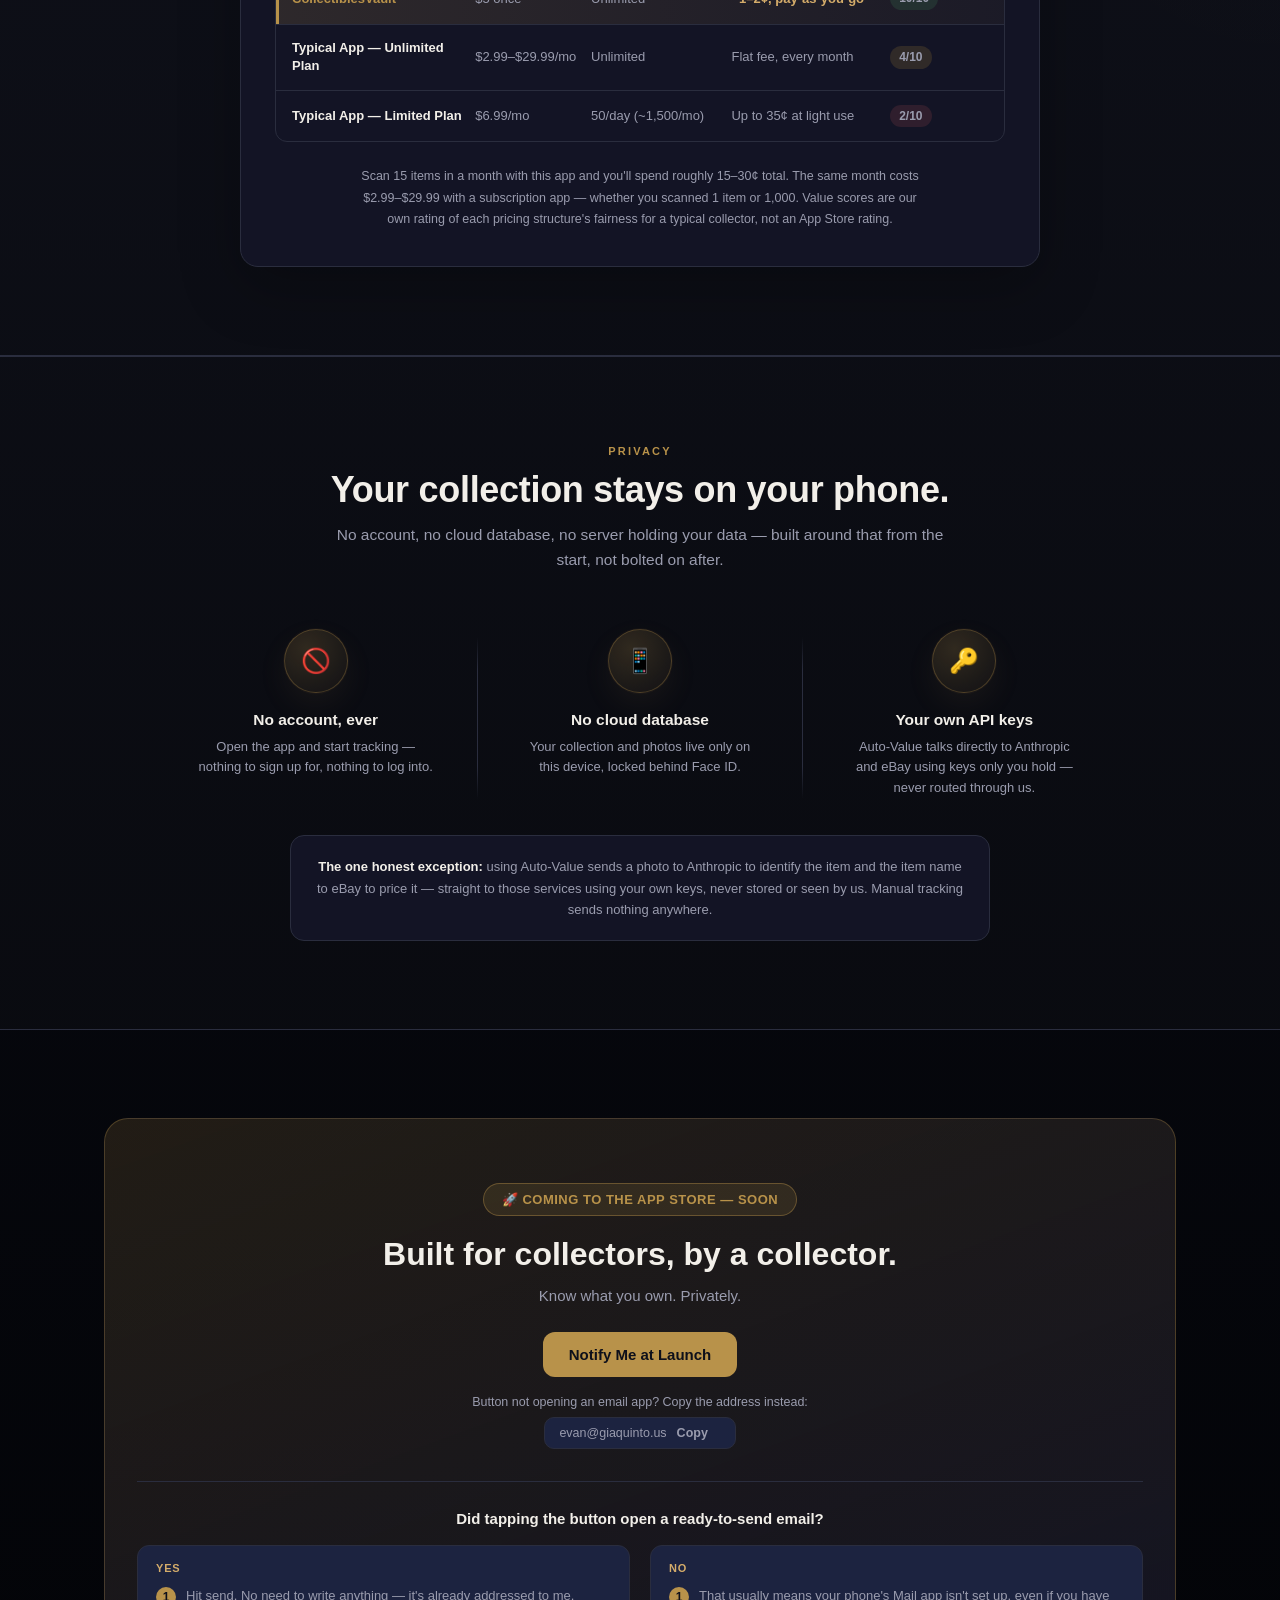
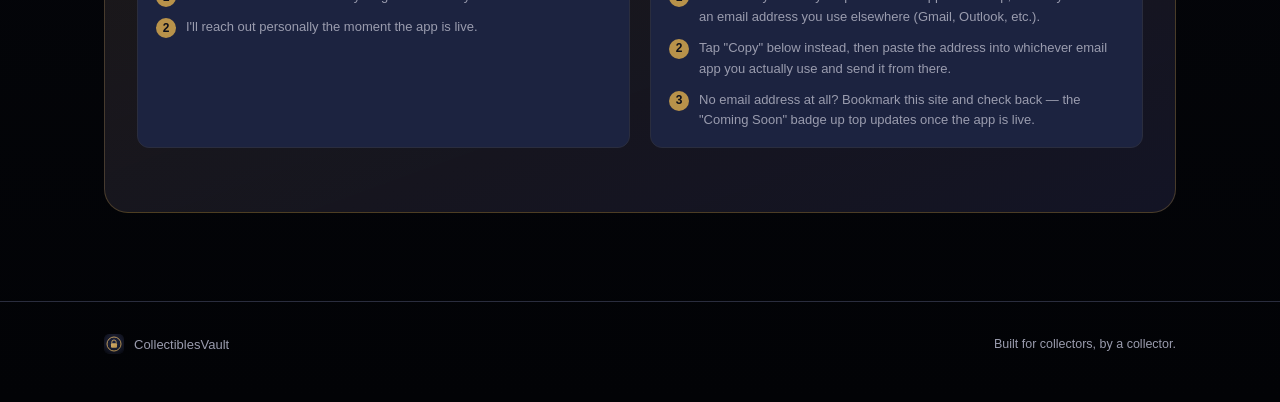
==== commit 85d23668: "Split notify FAQ into per-option step lists, fix caption sync race - Each Yes/No option now gets its" ====
--- a/index.html
+++ b/index.html
@@ -211,15 +211,22 @@
       </div>
 
       <div class="notify-faq">
-        <h3>Do you have a mail account?</h3>
+        <h3>Did tapping the button open a ready-to-send email?</h3>
         <div class="notify-faq-grid">
           <div class="notify-faq-col">
             <div class="notify-faq-label">Yes</div>
-            <p>Tap "Notify Me at Launch" above, or copy the address and send yourself a quick note — either way, it lands straight in my inbox and I'll reach out the moment the app is live.</p>
+            <ol class="notify-steps">
+              <li>Hit send. No need to write anything — it's already addressed to me.</li>
+              <li>I'll reach out personally the moment the app is live.</li>
+            </ol>
           </div>
           <div class="notify-faq-col">
             <div class="notify-faq-label">No</div>
-            <p>No problem — there's no other way for this page to reach you directly, so just bookmark this site and check back. The "Coming Soon" badge up top will update once the app is live on the App Store.</p>
+            <ol class="notify-steps">
+              <li>That usually means your phone's Mail app isn't set up, even if you have an email address you use elsewhere (Gmail, Outlook, etc.).</li>
+              <li>Tap "Copy" below instead, then paste the address into whichever email app you actually use and send it from there.</li>
+              <li>No email address at all? Bookmark this site and check back — the "Coming Soon" badge up top updates once the app is live.</li>
+            </ol>
           </div>
         </div>
       </div>
@@ -290,11 +297,26 @@
     var demoTrack = demoVideo.textTracks[0];
     if (demoTrack) {
       demoTrack.mode = 'hidden';
-      demoTrack.addEventListener('cuechange', function () {
-        var active = demoTrack.activeCues && demoTrack.activeCues[0];
+      // Driven by timeupdate rather than cuechange — on a first-ever play, the cue list can still
+      // be loading asynchronously from the .vtt file when playback starts, so the first caption's
+      // cuechange event could fire too late (or not at all) to catch it. Recalculating from the
+      // actual currentTime on every tick removes that race condition entirely.
+      var updateCaption = function () {
+        var cues = demoTrack.cues;
+        var active = null;
+        if (cues) {
+          for (var i = 0; i < cues.length; i++) {
+            if (demoVideo.currentTime >= cues[i].startTime && demoVideo.currentTime <= cues[i].endTime) {
+              active = cues[i];
+              break;
+            }
+          }
+        }
         captionOverlay.textContent = active ? active.text : '';
         captionOverlay.classList.toggle('is-visible', !!active);
-      });
+      };
+      demoVideo.addEventListener('timeupdate', updateCaption);
+      demoVideo.addEventListener('seeked', updateCaption);
     }
   }
 </script>
--- a/styles.css
+++ b/styles.css
@@ -580,17 +580,45 @@
   letter-spacing: 0.8px;
   text-transform: uppercase;
   color: var(--gold-bright);
-  margin-bottom: 8px;
-}
-.notify-faq-col p {
+  margin-bottom: 12px;
+}
+@media (max-width: 640px) {
+  .notify-faq-grid { grid-template-columns: 1fr; }
+}
+.notify-steps {
+  list-style: none;
+  counter-reset: notify-step;
+  display: flex;
+  flex-direction: column;
+  gap: 10px;
   margin: 0;
+  padding: 0;
+}
+.notify-steps li {
+  counter-increment: notify-step;
+  position: relative;
+  padding: 0 0 0 30px;
   font-size: 13px;
   line-height: 1.6;
   color: var(--muted);
 }
-@media (max-width: 640px) {
-  .notify-faq-grid { grid-template-columns: 1fr; }
-}
+.notify-steps li::before {
+  content: counter(notify-step);
+  position: absolute;
+  left: 0;
+  top: 1px;
+  width: 20px;
+  height: 20px;
+  border-radius: 50%;
+  background: var(--gold);
+  color: var(--navy);
+  font-size: 12px;
+  font-weight: 700;
+  display: flex;
+  align-items: center;
+  justify-content: center;
+}
+.notify-steps li strong { color: var(--white); }
 
 /* ---------- Footer ---------- */
 footer {
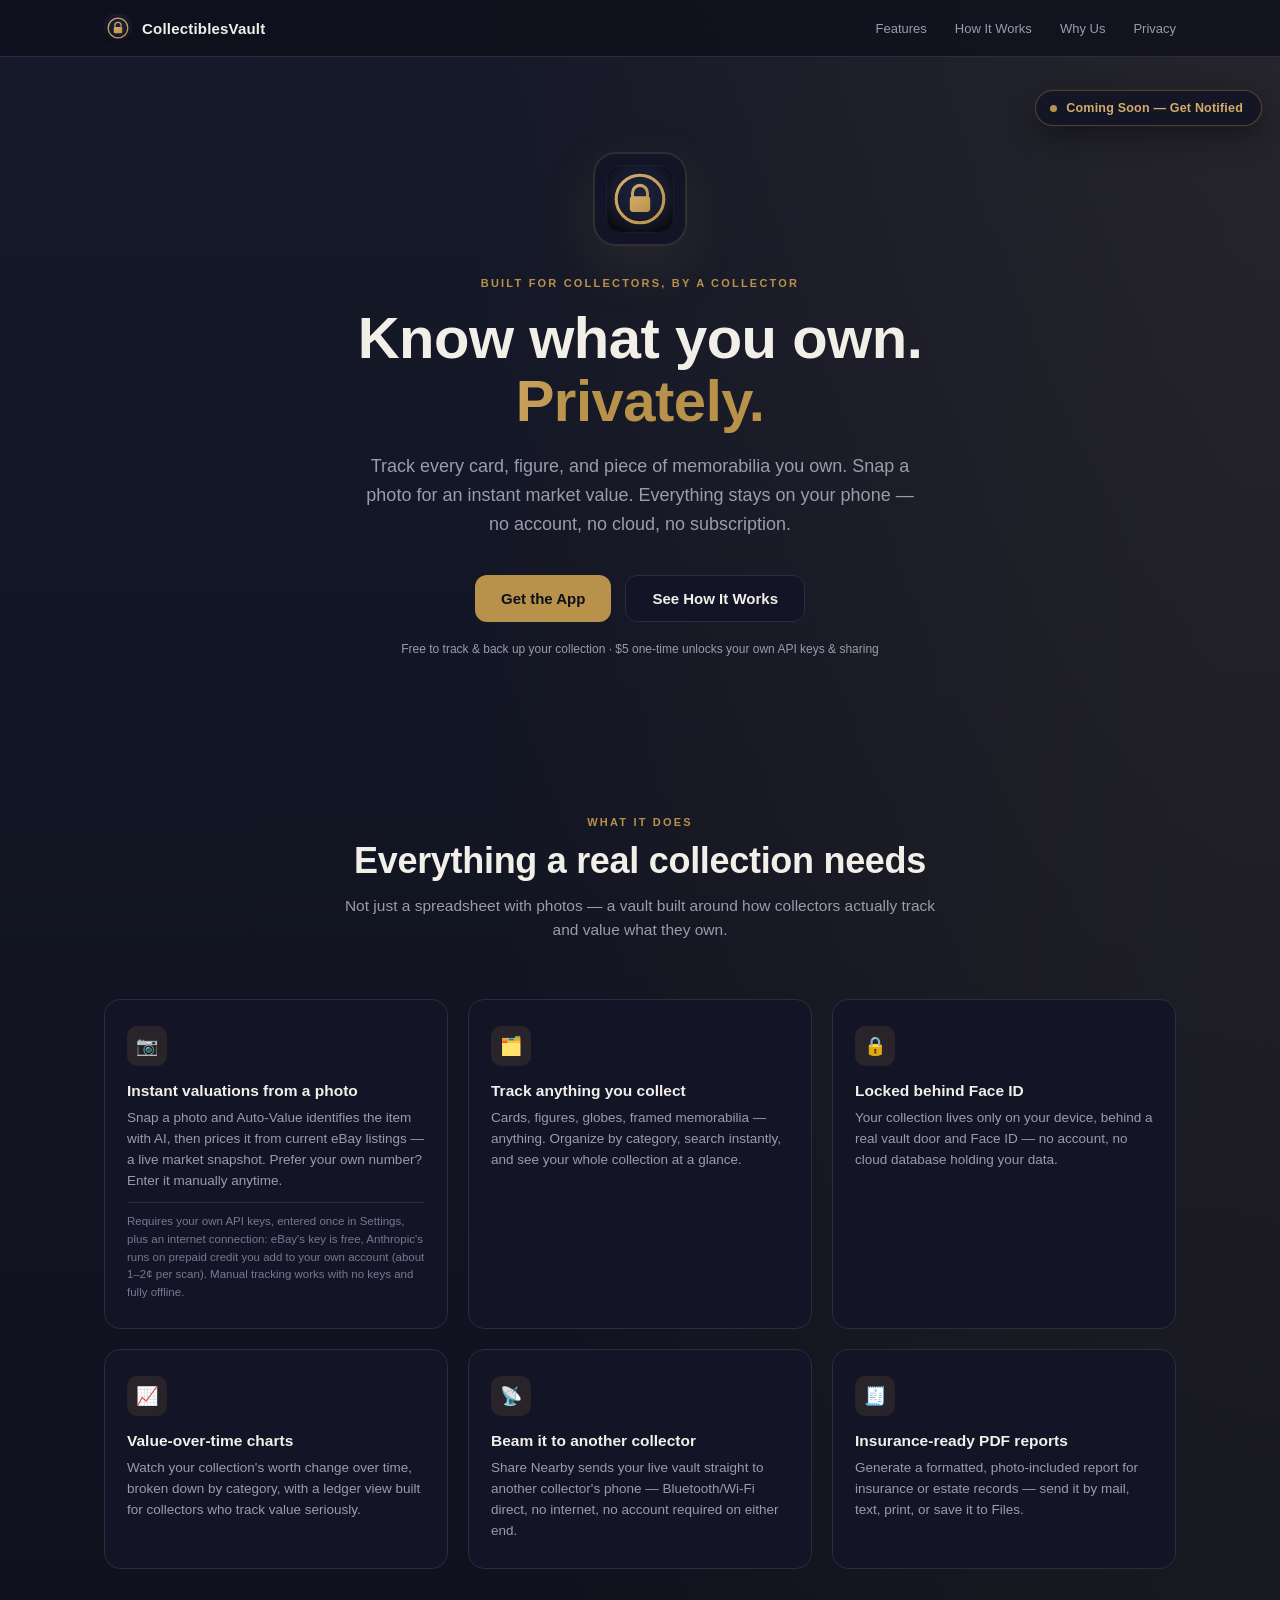
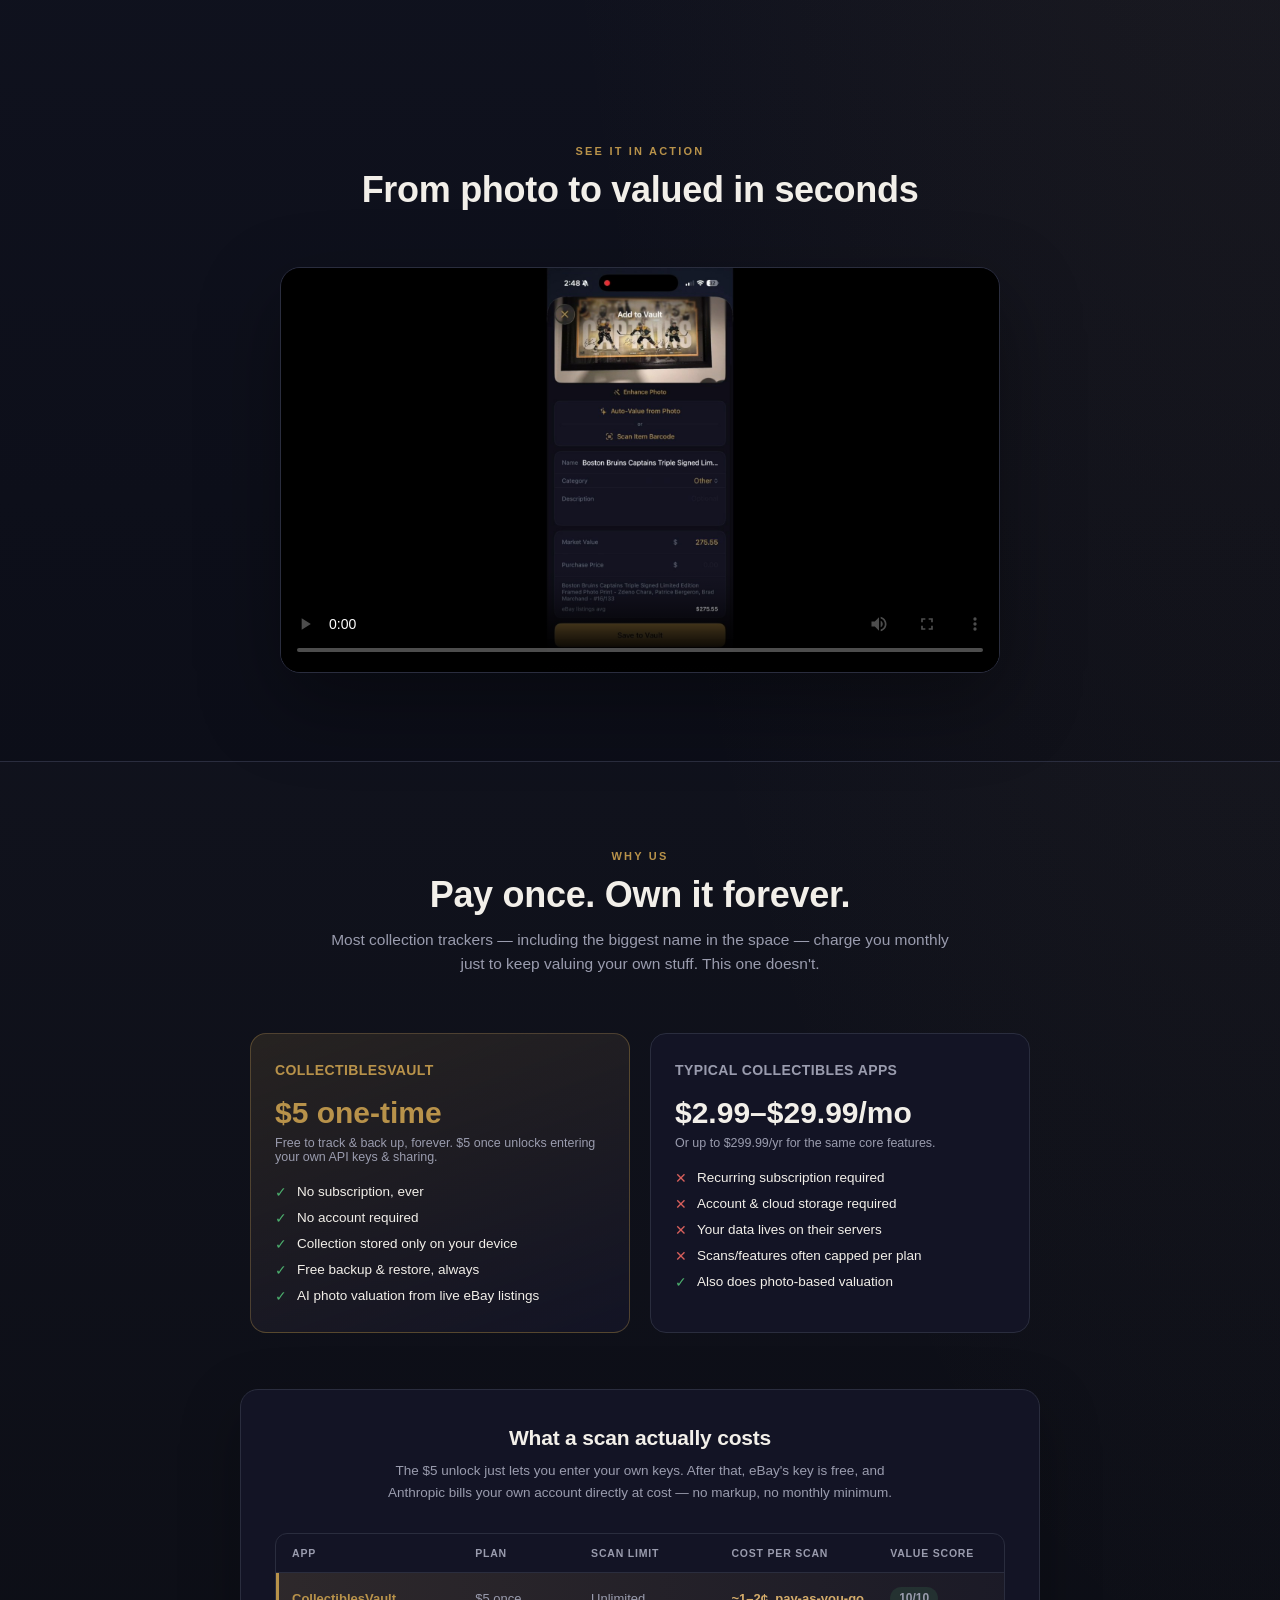
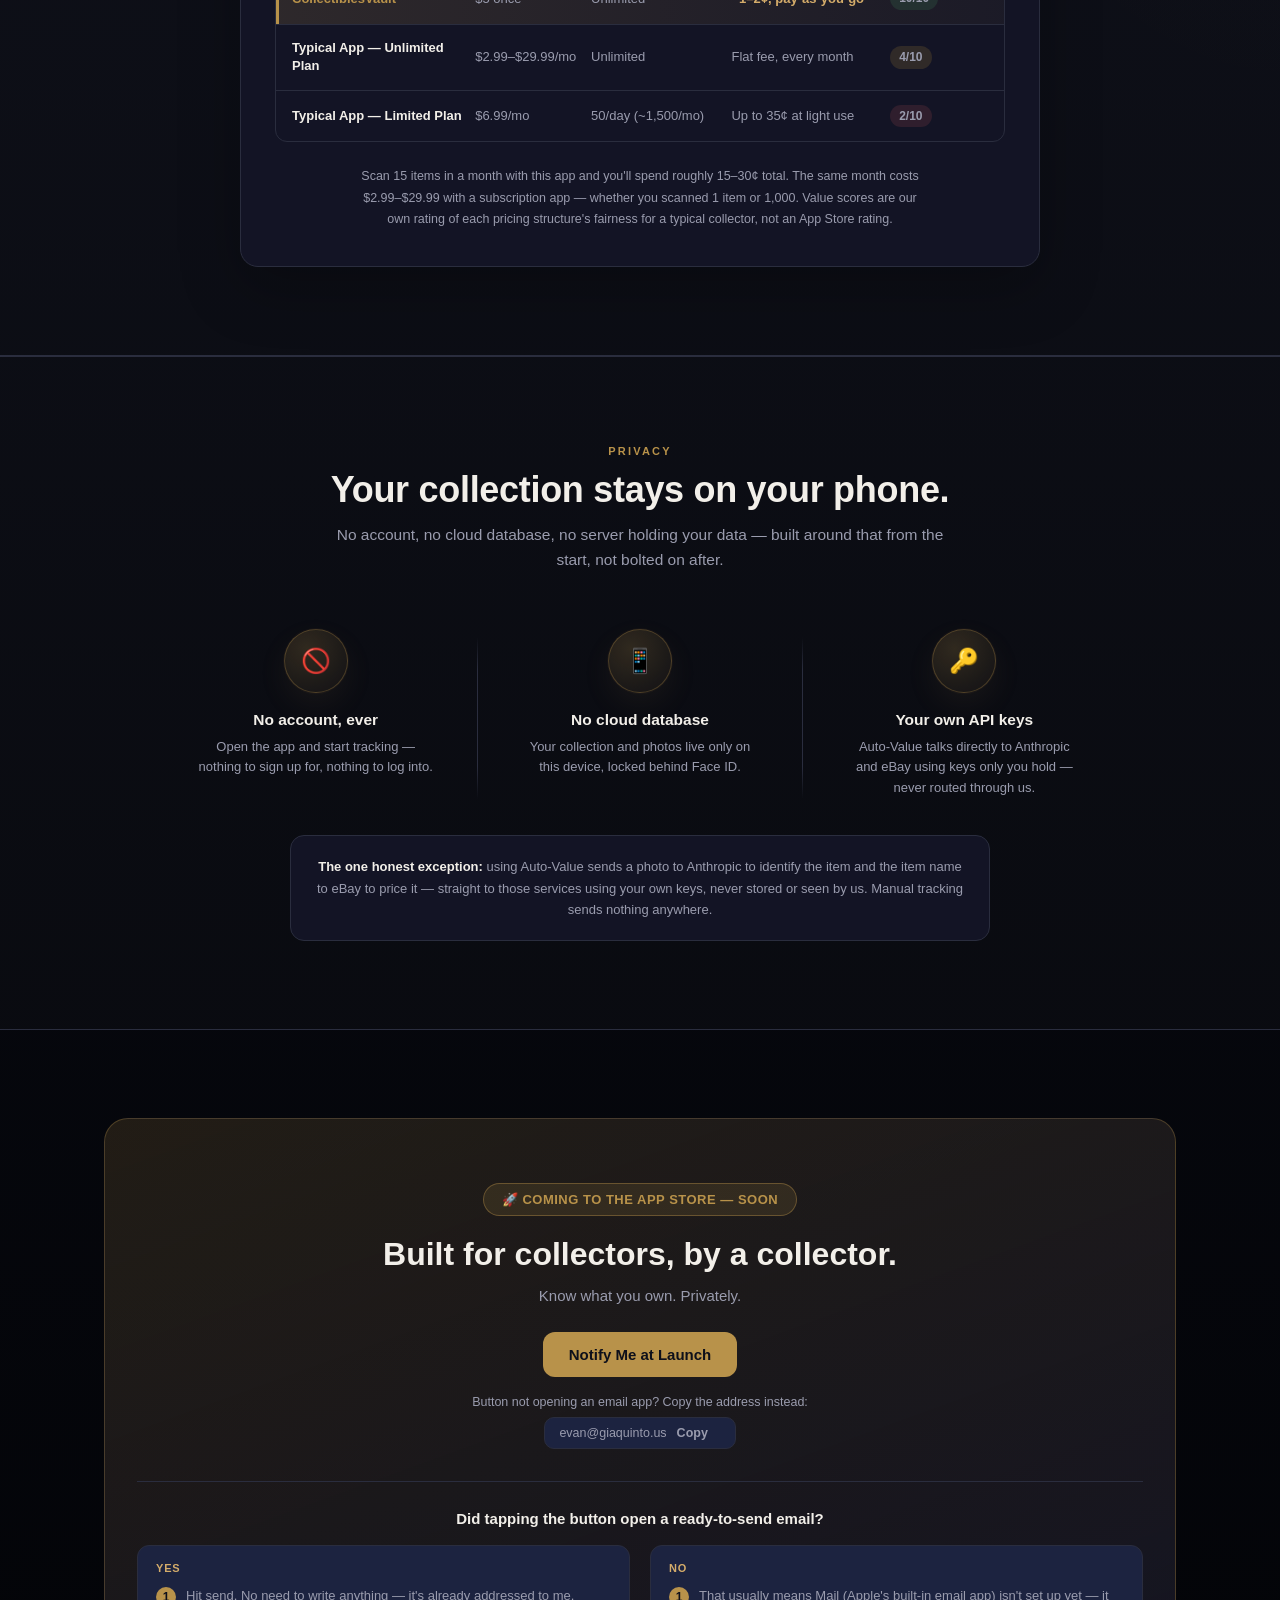
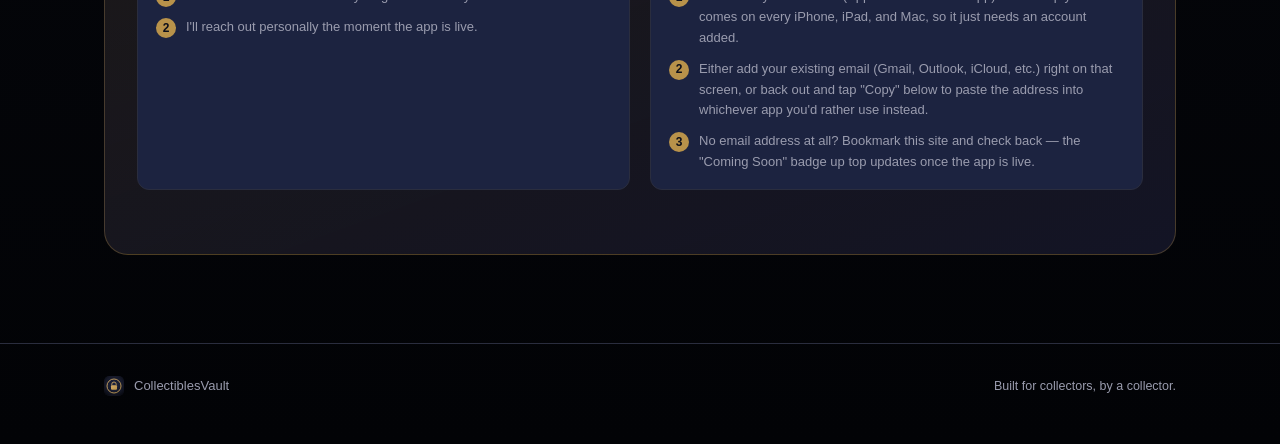
==== commit 1a9d9f5f: "Clarify that Mail ships on every Apple device and just needs an account added" ====
--- a/index.html
+++ b/index.html
@@ -223,8 +223,8 @@
           <div class="notify-faq-col">
             <div class="notify-faq-label">No</div>
             <ol class="notify-steps">
-              <li>That usually means your phone's Mail app isn't set up, even if you have an email address you use elsewhere (Gmail, Outlook, etc.).</li>
-              <li>Tap "Copy" below instead, then paste the address into whichever email app you actually use and send it from there.</li>
+              <li>That usually means Mail (Apple's built-in email app) isn't set up yet — it comes on every iPhone, iPad, and Mac, so it just needs an account added.</li>
+              <li>Either add your existing email (Gmail, Outlook, iCloud, etc.) right on that screen, or back out and tap "Copy" below to paste the address into whichever app you'd rather use instead.</li>
               <li>No email address at all? Bookmark this site and check back — the "Coming Soon" badge up top updates once the app is live.</li>
             </ol>
           </div>
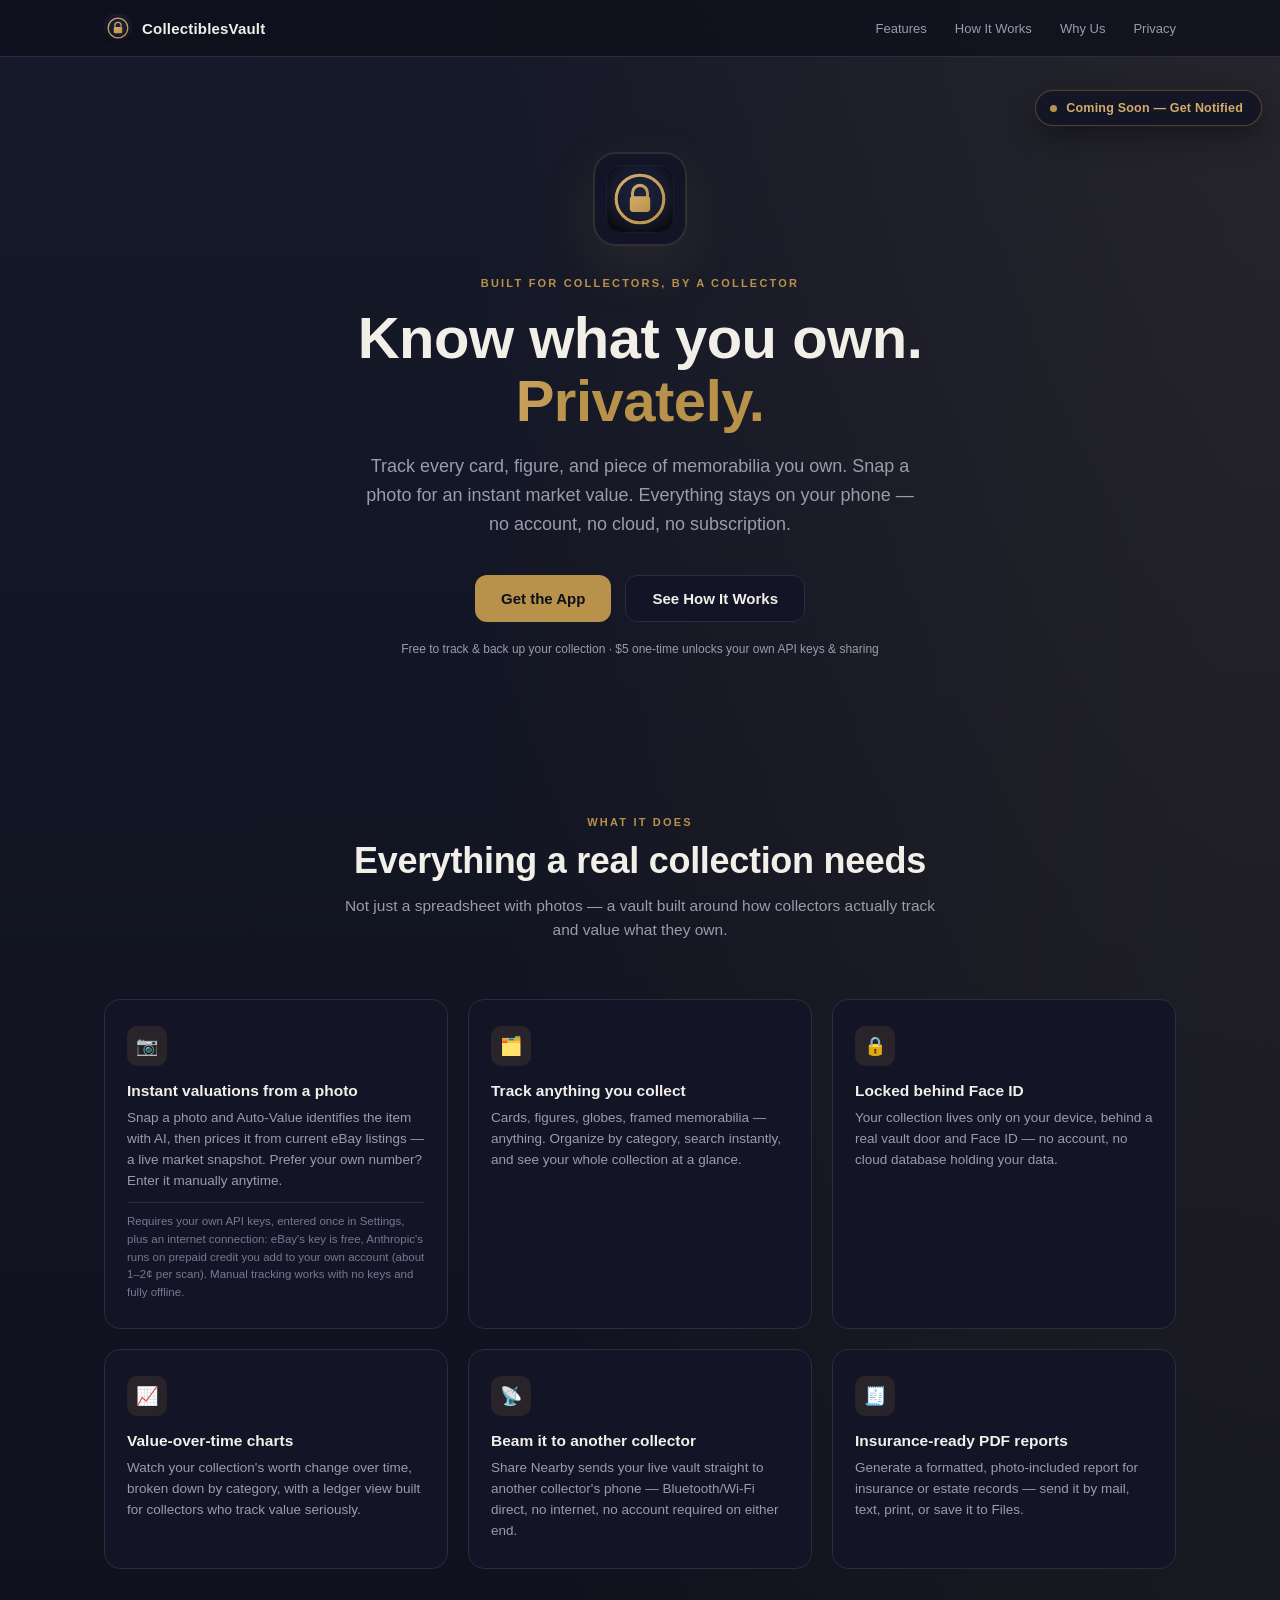
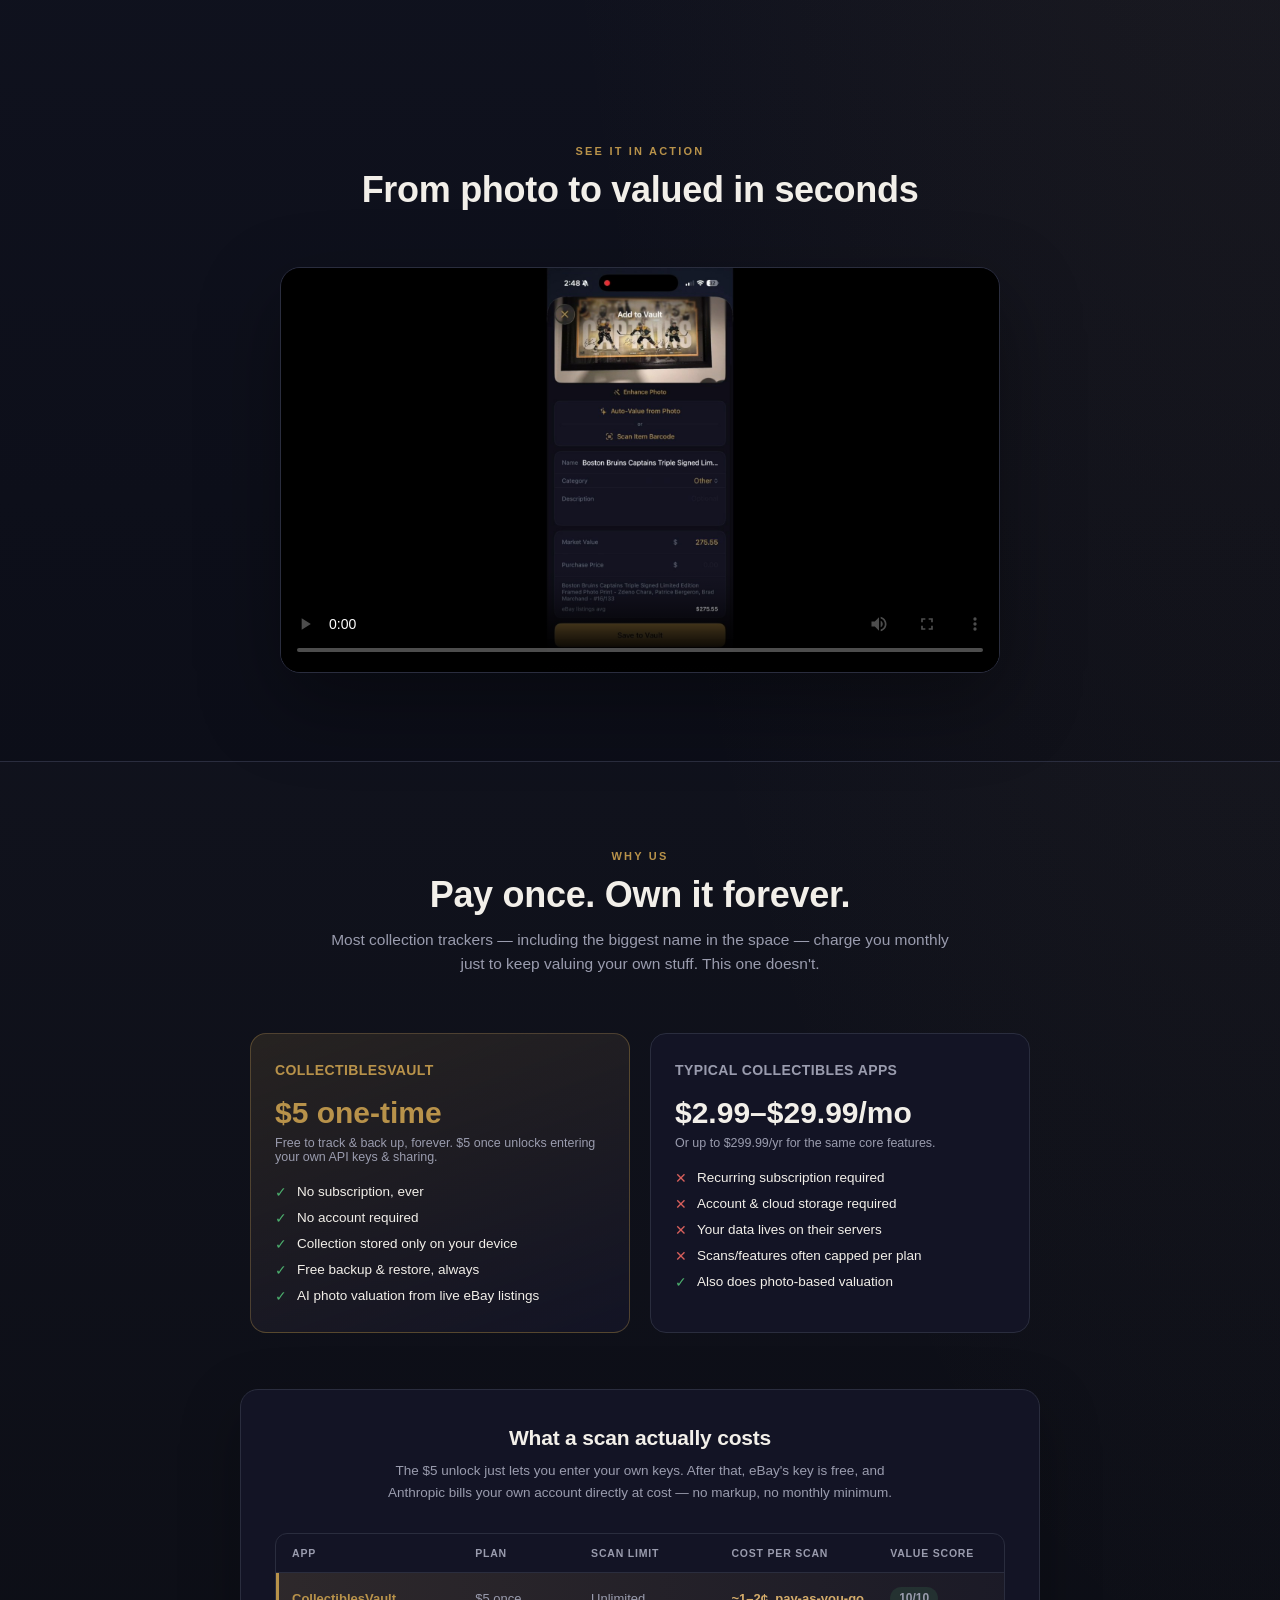
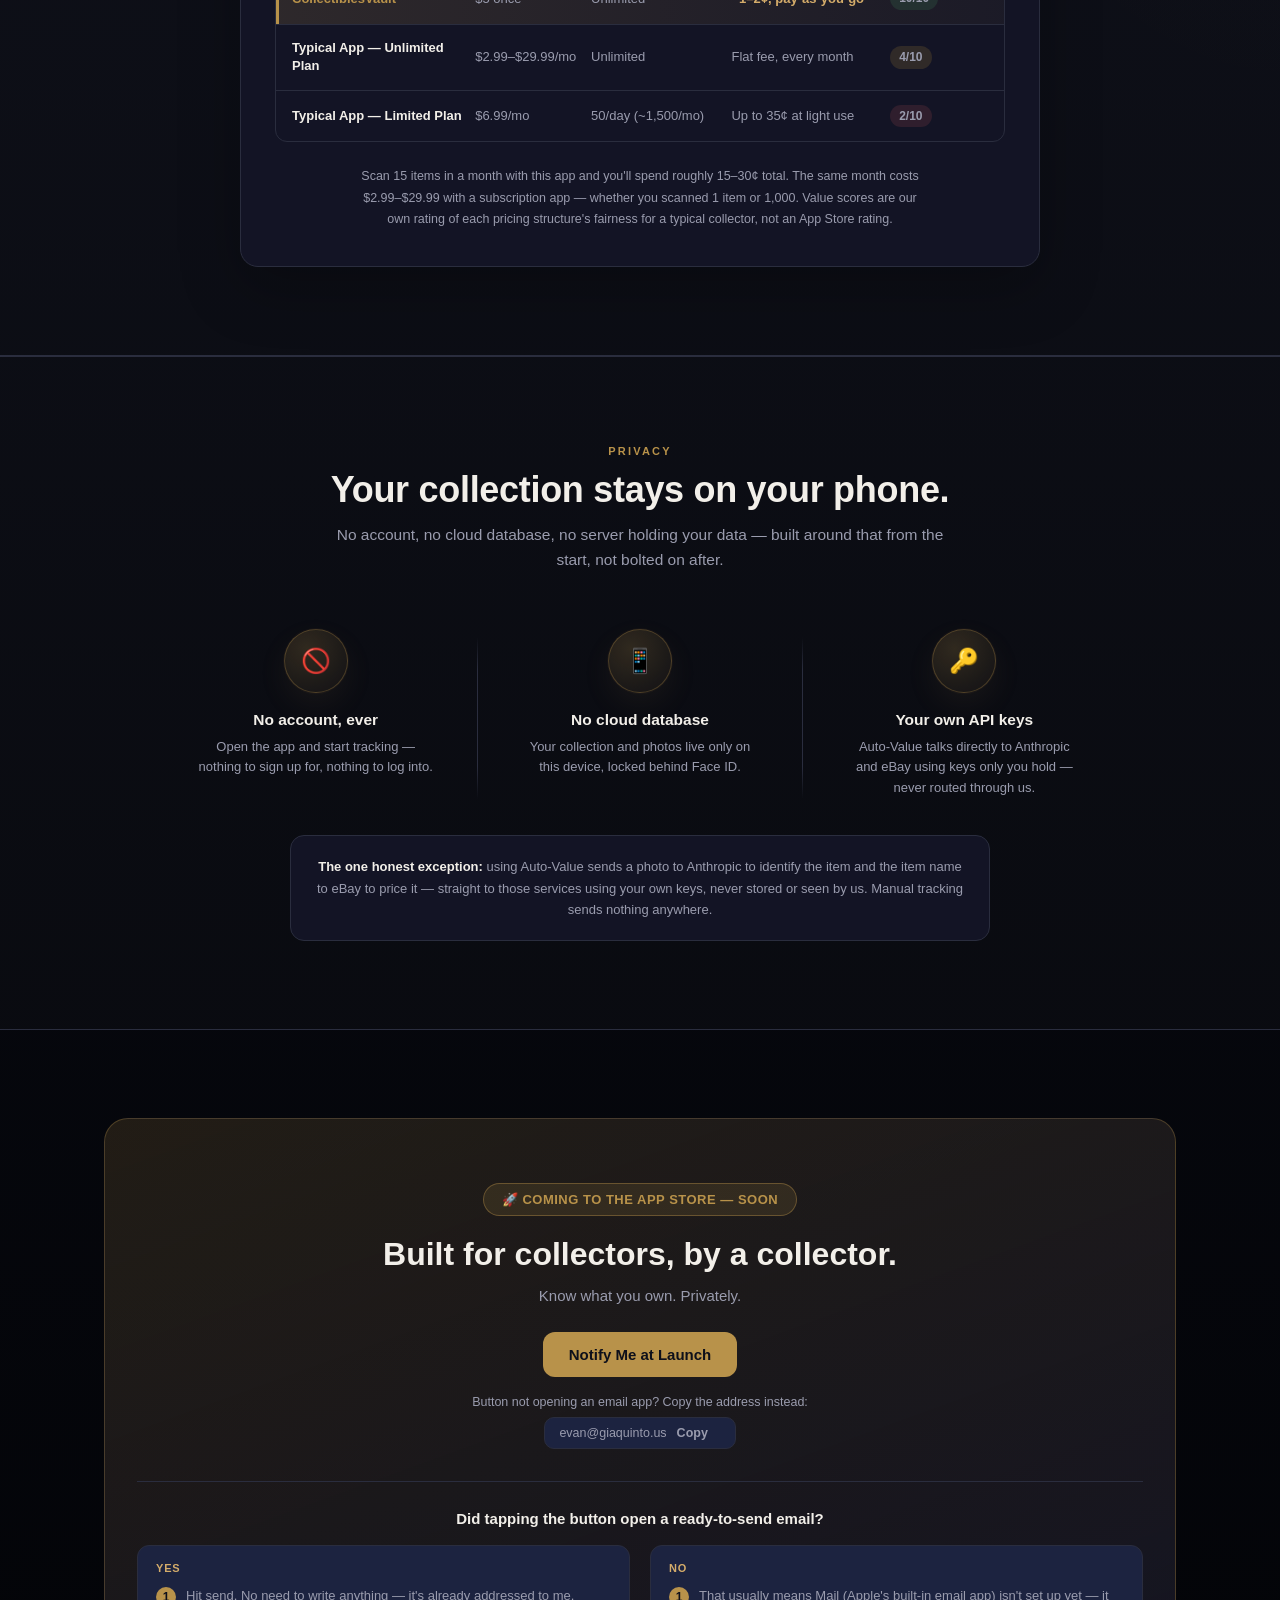
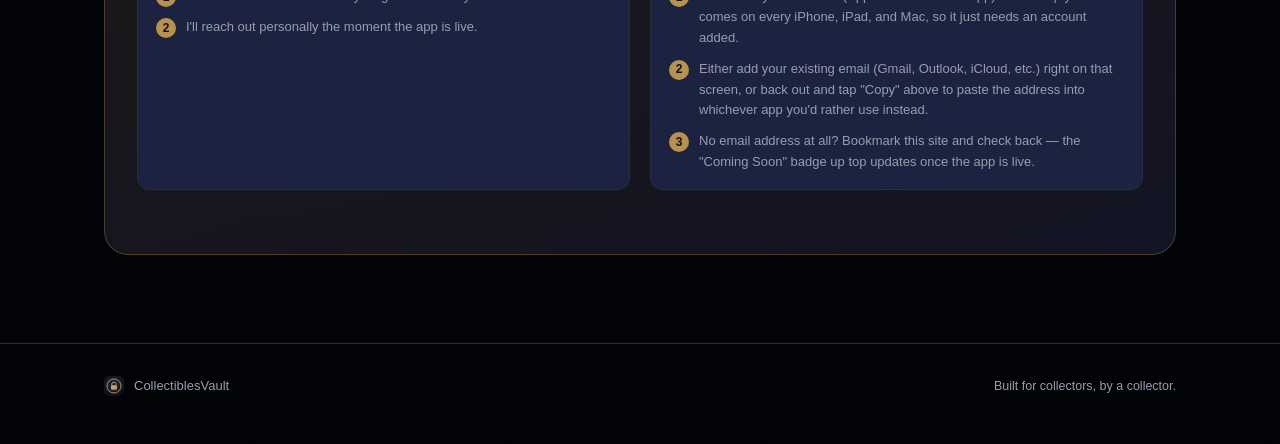
==== commit c437950f: "Fix Copy button reference — it's above the FAQ steps, not below" ====
--- a/index.html
+++ b/index.html
@@ -224,7 +224,7 @@
             <div class="notify-faq-label">No</div>
             <ol class="notify-steps">
               <li>That usually means Mail (Apple's built-in email app) isn't set up yet — it comes on every iPhone, iPad, and Mac, so it just needs an account added.</li>
-              <li>Either add your existing email (Gmail, Outlook, iCloud, etc.) right on that screen, or back out and tap "Copy" below to paste the address into whichever app you'd rather use instead.</li>
+              <li>Either add your existing email (Gmail, Outlook, iCloud, etc.) right on that screen, or back out and tap "Copy" above to paste the address into whichever app you'd rather use instead.</li>
               <li>No email address at all? Bookmark this site and check back — the "Coming Soon" badge up top updates once the app is live.</li>
             </ol>
           </div>
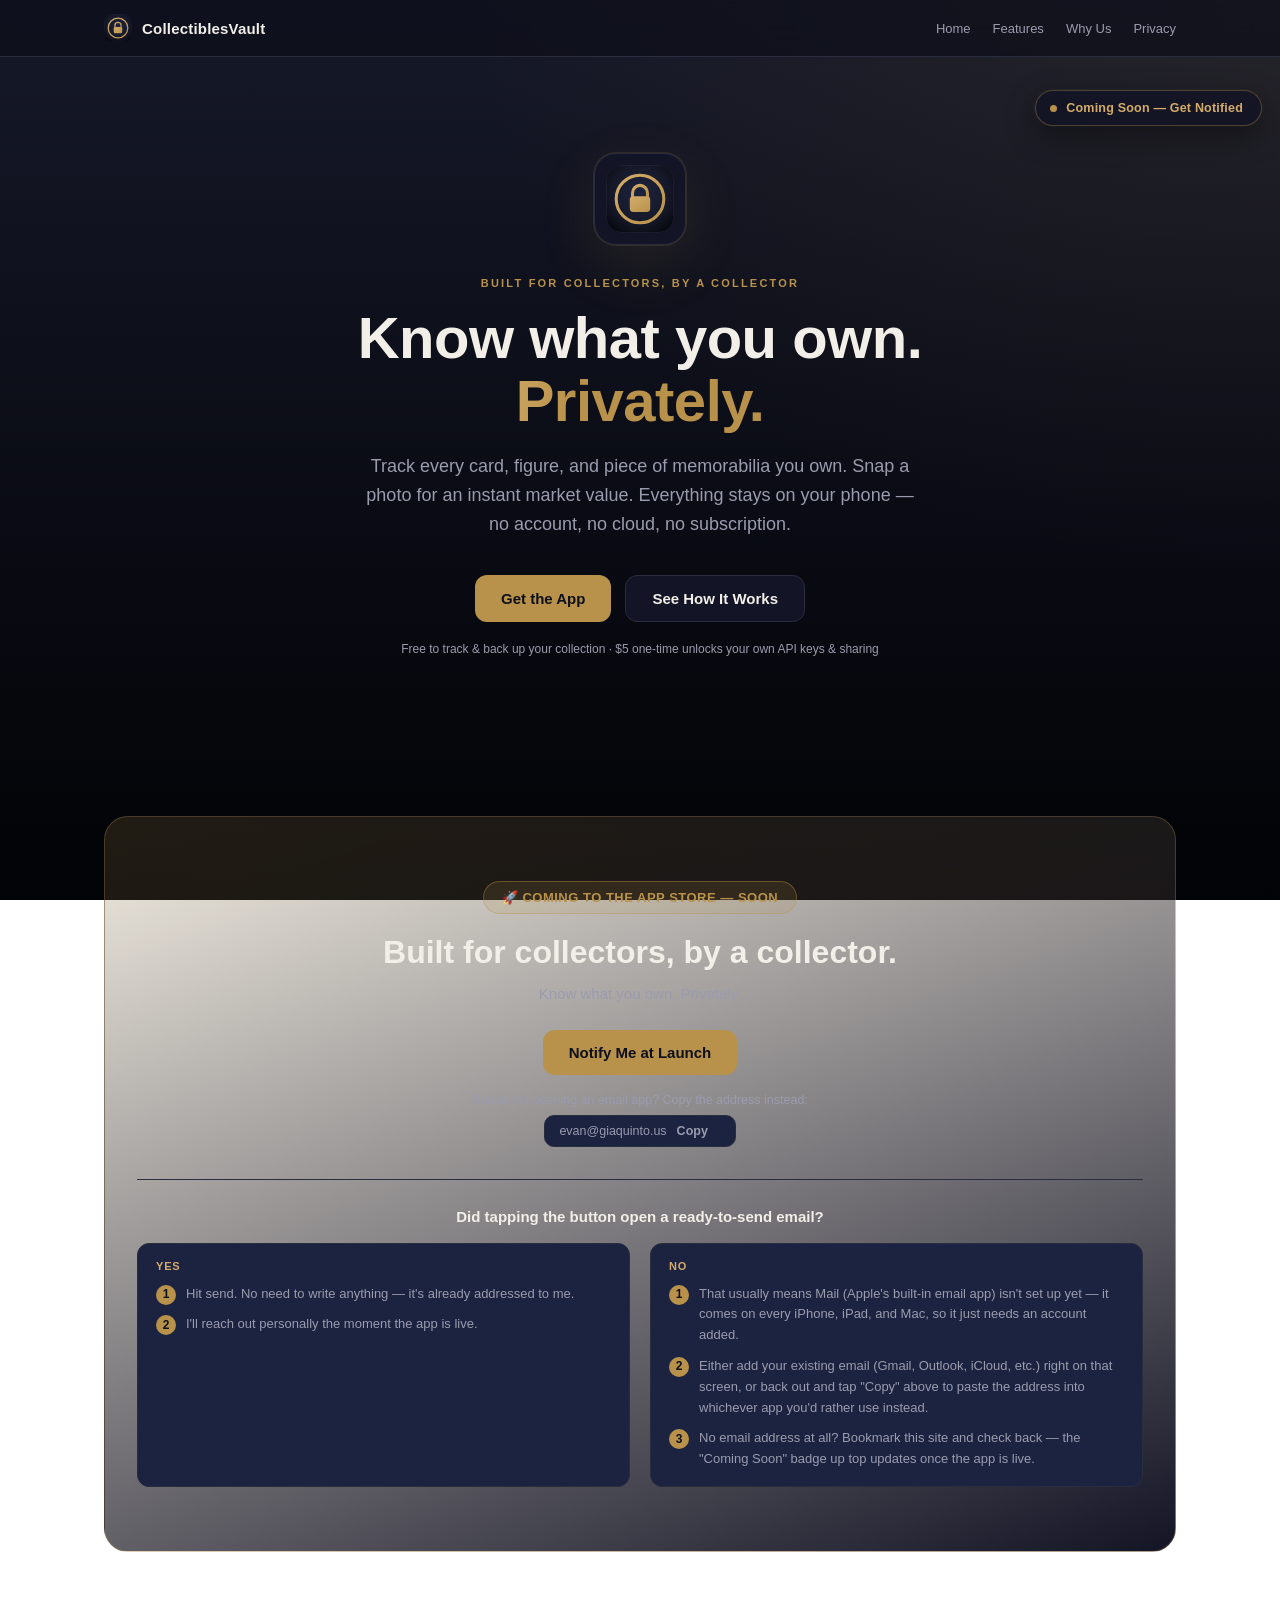
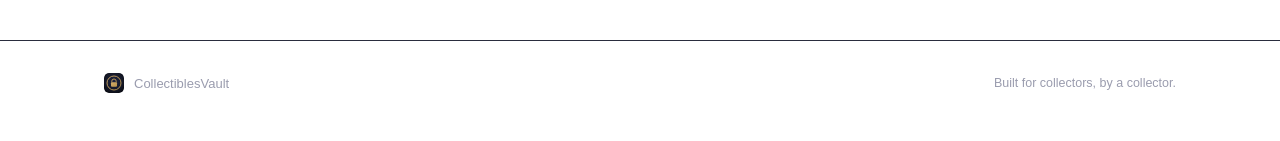
==== commit f4965bec: "Split single-page site into separate pages, fix mobile nav overflow - Homepage now shows just the he" ====
--- a/index.html
+++ b/index.html
@@ -14,15 +14,15 @@
 
 <nav>
   <div class="wrap">
-    <div class="brand">
+    <a class="brand" href="index.html">
       <img src="assets/logo.svg" alt="CollectiblesVault icon">
       CollectiblesVault
-    </div>
+    </a>
     <div class="nav-links">
-      <a href="#features">Features</a>
-      <a href="#how">How It Works</a>
-      <a href="#compare">Why Us</a>
-      <a href="#privacy">Privacy</a>
+      <a href="index.html">Home</a>
+      <a href="features.html">Features</a>
+      <a href="why-us.html">Why Us</a>
+      <a href="privacy.html">Privacy</a>
     </div>
   </div>
 </nav>
@@ -39,161 +39,11 @@
     </p>
     <div class="hero-actions">
       <a class="btn-primary" href="#get">Get the App</a>
-      <a class="btn-ghost" href="#how">See How It Works</a>
+      <a class="btn-ghost" href="features.html#how">See How It Works</a>
     </div>
     <div class="hero-note">Free to track &amp; back up your collection · $5 one-time unlocks your own API keys &amp; sharing</div>
   </div>
 </header>
-
-<section id="features">
-  <div class="wrap">
-    <div class="section-head reveal">
-      <div class="eyebrow">What it does</div>
-      <h2>Everything a real collection needs</h2>
-      <p>Not just a spreadsheet with photos — a vault built around how collectors actually track and value what they own.</p>
-    </div>
-    <div class="grid stagger">
-      <div class="feature-card reveal">
-        <div class="feature-icon">📷</div>
-        <h3>Instant valuations from a photo</h3>
-        <p>Snap a photo and Auto-Value identifies the item with AI, then prices it from current eBay listings — a live market snapshot. Prefer your own number? Enter it manually anytime.</p>
-        <p class="feature-footnote">Requires your own API keys, entered once in Settings, plus an internet connection: eBay's key is free, Anthropic's runs on prepaid credit you add to your own account (about 1–2¢ per scan). Manual tracking works with no keys and fully offline.</p>
-      </div>
-      <div class="feature-card reveal">
-        <div class="feature-icon">🗂️</div>
-        <h3>Track anything you collect</h3>
-        <p>Cards, figures, globes, framed memorabilia — anything. Organize by category, search instantly, and see your whole collection at a glance.</p>
-      </div>
-      <div class="feature-card reveal">
-        <div class="feature-icon">🔒</div>
-        <h3>Locked behind Face ID</h3>
-        <p>Your collection lives only on your device, behind a real vault door and Face ID — no account, no cloud database holding your data.</p>
-      </div>
-      <div class="feature-card reveal">
-        <div class="feature-icon">📈</div>
-        <h3>Value-over-time charts</h3>
-        <p>Watch your collection's worth change over time, broken down by category, with a ledger view built for collectors who track value seriously.</p>
-      </div>
-      <div class="feature-card reveal">
-        <div class="feature-icon">📡</div>
-        <h3>Beam it to another collector</h3>
-        <p>Share Nearby sends your live vault straight to another collector's phone — Bluetooth/Wi-Fi direct, no internet, no account required on either end.</p>
-      </div>
-      <div class="feature-card reveal">
-        <div class="feature-icon">🧾</div>
-        <h3>Insurance-ready PDF reports</h3>
-        <p>Generate a formatted, photo-included report for insurance or estate records — send it by mail, text, print, or save it to Files.</p>
-      </div>
-    </div>
-  </div>
-</section>
-
-<section id="how">
-  <div class="wrap">
-    <div class="section-head reveal">
-      <div class="eyebrow">See it in action</div>
-      <h2>From photo to valued in seconds</h2>
-    </div>
-    <div class="video-frame reveal">
-      <video controls playsinline preload="metadata" poster="assets/video/poster2.jpg" id="demoVideo">
-        <source src="assets/video/demo2.mp4" type="video/mp4">
-        <track kind="metadata" src="assets/video/captions2.vtt" srclang="en" label="English" id="demoCaptions">
-        Your browser doesn't support embedded video — the app itself does the same thing.
-      </video>
-      <div class="video-caption-overlay" id="videoCaptionOverlay"></div>
-    </div>
-  </div>
-</section>
-
-<section class="alt" id="compare">
-  <div class="wrap">
-    <div class="section-head reveal">
-      <div class="eyebrow">Why us</div>
-      <h2>Pay once. Own it forever.</h2>
-      <p>Most collection trackers — including the biggest name in the space — charge you monthly just to keep valuing your own stuff. This one doesn't.</p>
-    </div>
-    <div class="compare stagger">
-      <div class="compare-card us reveal">
-        <h4>CollectiblesVault</h4>
-        <div class="compare-price">$5 one-time</div>
-        <div class="compare-note">Free to track &amp; back up, forever. $5 once unlocks entering your own API keys &amp; sharing.</div>
-        <ul class="compare-list">
-          <li><span class="check">✓</span> No subscription, ever</li>
-          <li><span class="check">✓</span> No account required</li>
-          <li><span class="check">✓</span> Collection stored only on your device</li>
-          <li><span class="check">✓</span> Free backup &amp; restore, always</li>
-          <li><span class="check">✓</span> AI photo valuation from live eBay listings</li>
-        </ul>
-      </div>
-      <div class="compare-card them reveal">
-        <h4>Typical Collectibles Apps</h4>
-        <div class="compare-price">$2.99–$29.99/mo</div>
-        <div class="compare-note">Or up to $299.99/yr for the same core features.</div>
-        <ul class="compare-list">
-          <li><span class="cross">✕</span> Recurring subscription required</li>
-          <li><span class="cross">✕</span> Account &amp; cloud storage required</li>
-          <li><span class="cross">✕</span> Your data lives on their servers</li>
-          <li><span class="cross">✕</span> Scans/features often capped per plan</li>
-          <li><span class="check">✓</span> Also does photo-based valuation</li>
-        </ul>
-      </div>
-    </div>
-
-    <div class="scan-cost reveal">
-      <h3>What a scan actually costs</h3>
-      <p class="scan-cost-sub">The $5 unlock just lets you enter your own keys. After that, eBay's key is free, and Anthropic bills your own account directly at cost — no markup, no monthly minimum.</p>
-      <div class="scan-table">
-        <div class="scan-row scan-head">
-          <span>App</span><span>Plan</span><span>Scan limit</span><span>Cost per scan</span><span>Value score</span>
-        </div>
-        <div class="scan-row scan-us">
-          <span>CollectiblesVault</span><span>$5 once</span><span>Unlimited</span><span>~1–2¢, pay-as-you-go</span><span class="value-score score-high">10/10</span>
-        </div>
-        <div class="scan-row">
-          <span>Typical App — Unlimited Plan</span><span>$2.99–$29.99/mo</span><span>Unlimited</span><span>Flat fee, every month</span><span class="value-score score-mid">4/10</span>
-        </div>
-        <div class="scan-row">
-          <span>Typical App — Limited Plan</span><span>$6.99/mo</span><span>50/day (~1,500/mo)</span><span>Up to 35¢ at light use</span><span class="value-score score-low">2/10</span>
-        </div>
-      </div>
-      <p class="scan-cost-foot">Scan 15 items in a month with this app and you'll spend roughly 15–30¢ total. The same month costs $2.99–$29.99 with a subscription app — whether you scanned 1 item or 1,000. Value scores are our own rating of each pricing structure's fairness for a typical collector, not an App Store rating.</p>
-    </div>
-  </div>
-</section>
-
-<section class="alt" id="privacy">
-  <div class="wrap">
-    <div class="section-head reveal">
-      <div class="eyebrow">Privacy</div>
-      <h2>Your collection stays on your phone.</h2>
-      <p>No account, no cloud database, no server holding your data — built around that from the start, not bolted on after.</p>
-    </div>
-    <div class="pillar-row stagger">
-      <div class="pillar reveal">
-        <div class="pillar-badge"><span>🚫</span></div>
-        <h3>No account, ever</h3>
-        <p>Open the app and start tracking — nothing to sign up for, nothing to log into.</p>
-      </div>
-      <div class="pillar-divider"></div>
-      <div class="pillar reveal">
-        <div class="pillar-badge"><span>📱</span></div>
-        <h3>No cloud database</h3>
-        <p>Your collection and photos live only on this device, locked behind Face ID.</p>
-      </div>
-      <div class="pillar-divider"></div>
-      <div class="pillar reveal">
-        <div class="pillar-badge"><span>🔑</span></div>
-        <h3>Your own API keys</h3>
-        <p>Auto-Value talks directly to Anthropic and eBay using keys only you hold — never routed through us.</p>
-      </div>
-    </div>
-    <p class="privacy-footnote reveal">
-      <strong>The one honest exception:</strong> using Auto-Value sends a photo to Anthropic to identify
-      the item and the item name to eBay to price it — straight to those services using your own keys,
-      never stored or seen by us. Manual tracking sends nothing anywhere.
-    </p>
-  </div>
-</section>
 
 <section id="get">
   <div class="wrap">
@@ -236,32 +86,18 @@
 
 <footer>
   <div class="wrap">
-    <div class="footer-brand">
+    <a class="footer-brand" href="index.html">
       <img src="assets/logo.svg" alt="">
       CollectiblesVault
-    </div>
+    </a>
     <div class="footer-links">
       <span>Built for collectors, by a collector.</span>
     </div>
   </div>
 </footer>
 
+<script src="common.js"></script>
 <script>
-  var revealEls = document.querySelectorAll('.reveal');
-  if ('IntersectionObserver' in window && revealEls.length) {
-    var observer = new IntersectionObserver(function (entries) {
-      entries.forEach(function (entry) {
-        if (entry.isIntersecting) {
-          entry.target.classList.add('is-visible');
-          observer.unobserve(entry.target);
-        }
-      });
-    }, { threshold: 0.15, rootMargin: '0px 0px -40px 0px' });
-    revealEls.forEach(function (el) { observer.observe(el); });
-  } else {
-    revealEls.forEach(function (el) { el.classList.add('is-visible'); });
-  }
-
   var copyBtn = document.querySelector('.copy-email');
   if (copyBtn) {
     copyBtn.addEventListener('click', function () {
@@ -284,41 +120,6 @@
       }
     });
   }
-
-  // Renders captions ourselves in a fixed side panel instead of relying on the browser's native
-  // cue-box positioning. Native <track kind="captions"> ignores our WebVTT position/size cue
-  // settings once custom ::cue styling is applied (a known cross-browser inconsistency) — text
-  // overflowed past the intended box and got clipped at the video edge instead of wrapping. Using
-  // kind="metadata" here means the browser never attempts to render it at all; this listens for
-  // cue changes and displays the text in a plain, fully CSS-controlled overlay instead.
-  var demoVideo = document.getElementById('demoVideo');
-  var captionOverlay = document.getElementById('videoCaptionOverlay');
-  if (demoVideo && captionOverlay) {
-    var demoTrack = demoVideo.textTracks[0];
-    if (demoTrack) {
-      demoTrack.mode = 'hidden';
-      // Driven by timeupdate rather than cuechange — on a first-ever play, the cue list can still
-      // be loading asynchronously from the .vtt file when playback starts, so the first caption's
-      // cuechange event could fire too late (or not at all) to catch it. Recalculating from the
-      // actual currentTime on every tick removes that race condition entirely.
-      var updateCaption = function () {
-        var cues = demoTrack.cues;
-        var active = null;
-        if (cues) {
-          for (var i = 0; i < cues.length; i++) {
-            if (demoVideo.currentTime >= cues[i].startTime && demoVideo.currentTime <= cues[i].endTime) {
-              active = cues[i];
-              break;
-            }
-          }
-        }
-        captionOverlay.textContent = active ? active.text : '';
-        captionOverlay.classList.toggle('is-visible', !!active);
-      };
-      demoVideo.addEventListener('timeupdate', updateCaption);
-      demoVideo.addEventListener('seeked', updateCaption);
-    }
-  }
 </script>
 </body>
 </html>
--- a/styles.css
+++ b/styles.css
@@ -17,11 +17,13 @@
 
 html { scroll-behavior: smooth; }
 
+html, body { overflow-x: hidden; max-width: 100%; }
 body {
   margin: 0;
   font-family: -apple-system, BlinkMacSystemFont, "SF Pro Text", "Segoe UI", Helvetica, Arial, sans-serif;
   background: radial-gradient(ellipse at top right, rgba(184, 146, 74, 0.10), transparent 45%),
               linear-gradient(180deg, var(--navy-rich) 0%, var(--navy) 40%, var(--navy-deep) 100%);
+  background-attachment: fixed;
   color: var(--white);
   -webkit-font-smoothing: antialiased;
 }
@@ -61,11 +63,17 @@
 .brand img { width: 28px; height: 28px; border-radius: 7px; }
 .nav-links {
   display: flex;
-  gap: 28px;
+  flex-wrap: wrap;
+  justify-content: flex-end;
+  gap: 10px 22px;
   font-size: 13px;
   color: var(--muted);
 }
 .nav-links a:hover { color: var(--gold); }
+@media (max-width: 640px) {
+  nav .wrap { flex-wrap: wrap; row-gap: 10px; }
+  .nav-links { width: 100%; justify-content: center; gap: 8px 16px; font-size: 12.5px; }
+}
 .nav-cta {
   font-size: 13px;
   font-weight: 600;
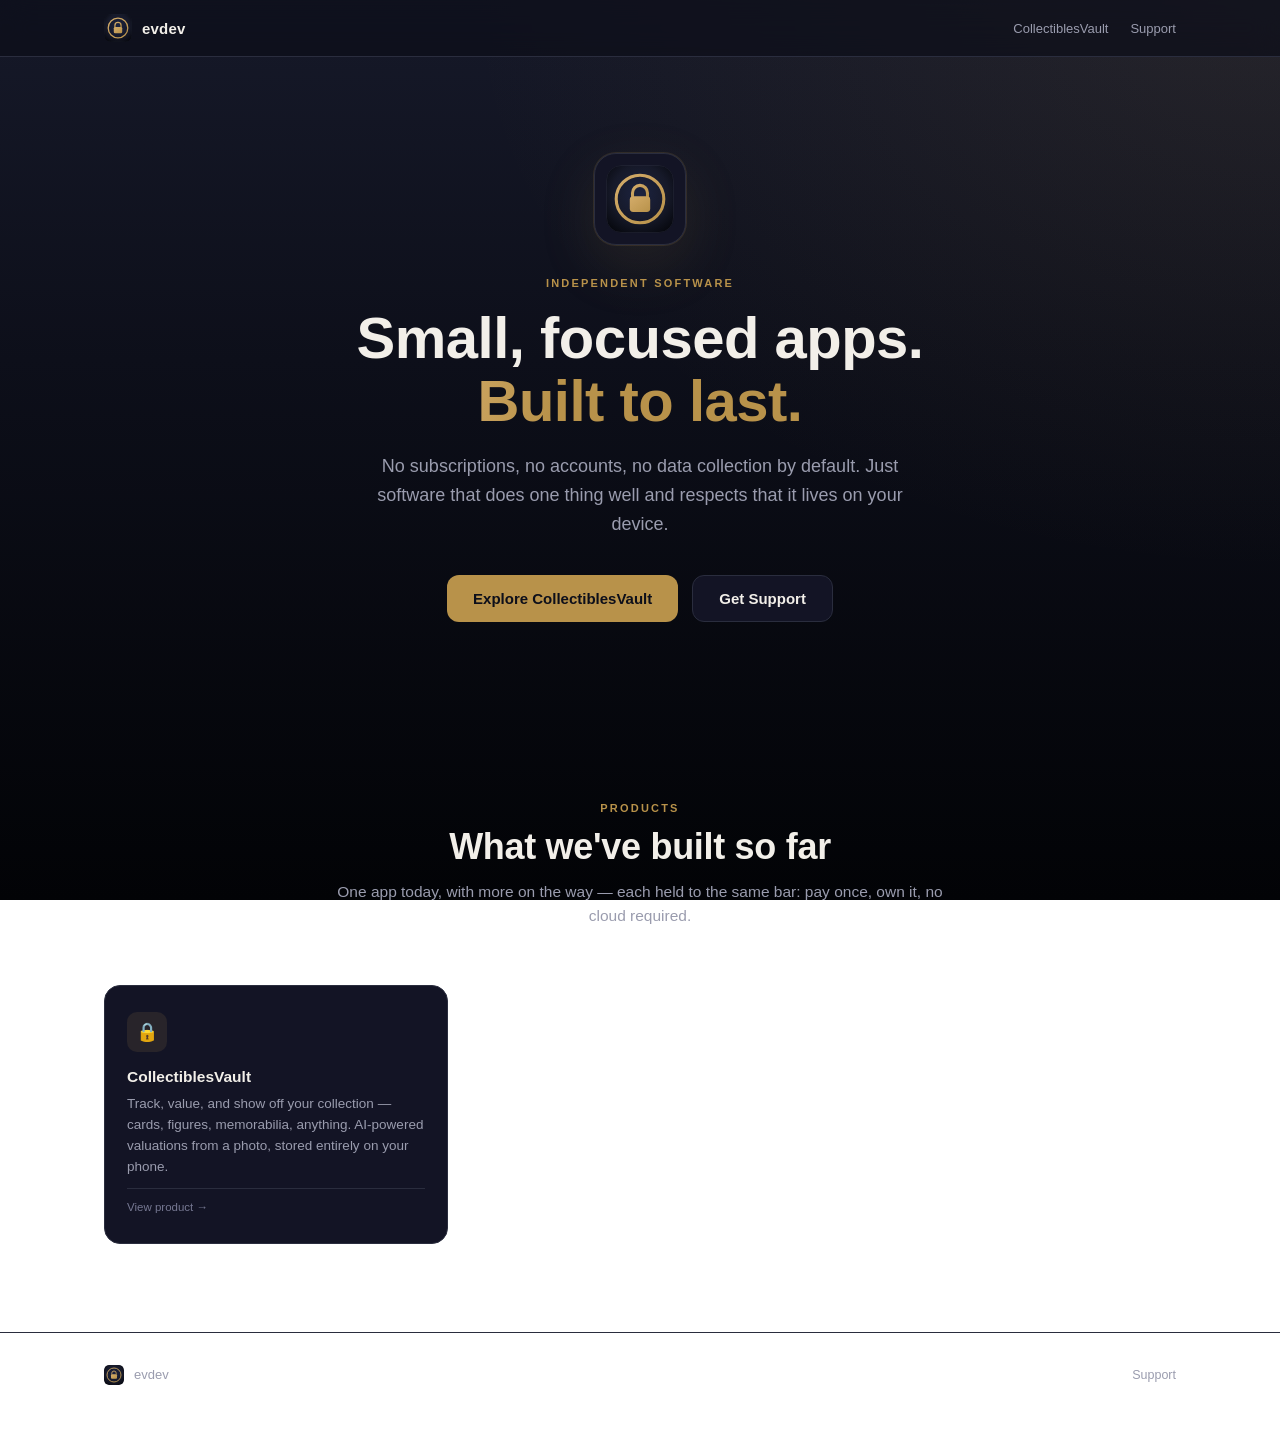
==== commit ad6ec05d: "Restructure site: evdev company homepage, CollectiblesVault as product page, add Support Moves the C" ====
--- a/index.html
+++ b/index.html
@@ -3,26 +3,22 @@
 <head>
 <meta charset="UTF-8">
 <meta name="viewport" content="width=device-width, initial-scale=1.0">
-<title>CollectiblesVault — Know What You Own. Privately.</title>
-<meta name="description" content="Track, value, and show off your collection — cards, figures, memorabilia, anything. AI-powered valuations from a photo, stored entirely on your phone. Pay once, own it forever. No subscription.">
+<title>evdev — Independent software, built simply.</title>
+<meta name="description" content="evdev builds small, focused apps with no subscriptions, no accounts, and no data collection — starting with CollectiblesVault.">
 <link rel="icon" href="assets/logo.svg">
 <link rel="stylesheet" href="styles.css">
 </head>
 <body>
 
-<a class="float-badge" href="#get"><span class="float-badge-dot"></span>Coming Soon — Get Notified</a>
-
 <nav>
   <div class="wrap">
     <a class="brand" href="index.html">
-      <img src="assets/logo.svg" alt="CollectiblesVault icon">
-      CollectiblesVault
+      <img src="assets/logo.svg" alt="evdev icon">
+      evdev
     </a>
     <div class="nav-links">
-      <a href="index.html">Home</a>
-      <a href="features.html">Features</a>
-      <a href="why-us.html">Why Us</a>
-      <a href="privacy.html">Privacy</a>
+      <a href="collectiblesvault/index.html">CollectiblesVault</a>
+      <a href="support.html">Support</a>
     </div>
   </div>
 </nav>
@@ -30,56 +26,33 @@
 <header class="hero">
   <div class="wrap">
     <div class="hero-icon-ring"><img src="assets/logo.svg" alt=""></div>
-    <div class="eyebrow">Built for collectors, by a collector</div>
-    <h1 class="display">Know what you own.<br><span>Privately.</span></h1>
+    <div class="eyebrow">Independent software</div>
+    <h1 class="display">Small, focused apps.<br><span>Built to last.</span></h1>
     <p class="hero-sub">
-      Track every card, figure, and piece of memorabilia you own. Snap a photo for an
-      instant market value. Everything stays on your phone — no account, no cloud, no
-      subscription.
+      No subscriptions, no accounts, no data collection by default. Just software that
+      does one thing well and respects that it lives on your device.
     </p>
     <div class="hero-actions">
-      <a class="btn-primary" href="#get">Get the App</a>
-      <a class="btn-ghost" href="features.html#how">See How It Works</a>
+      <a class="btn-primary" href="collectiblesvault/index.html">Explore CollectiblesVault</a>
+      <a class="btn-ghost" href="support.html">Get Support</a>
     </div>
-    <div class="hero-note">Free to track &amp; back up your collection · $5 one-time unlocks your own API keys &amp; sharing</div>
   </div>
 </header>
 
-<section id="get">
+<section id="products">
   <div class="wrap">
-    <div class="cta-block reveal">
-      <div class="badge-soon badge-soon-lg">🚀 Coming to the App Store — Soon</div>
-      <h2>Built for collectors, by a collector.</h2>
-      <p>Know what you own. Privately.</p>
-      <a class="btn-primary" href="mailto:evan@giaquinto.us?subject=Notify%20me%20when%20CollectiblesVault%20launches">Notify Me at Launch</a>
-      <div class="cta-fallback">
-        <span>Button not opening an email app? Copy the address instead:</span>
-        <button type="button" class="copy-email" data-email="evan@giaquinto.us">
-          <span class="copy-email-text">evan@giaquinto.us</span>
-          <span class="copy-email-status">Copy</span>
-        </button>
-      </div>
-
-      <div class="notify-faq">
-        <h3>Did tapping the button open a ready-to-send email?</h3>
-        <div class="notify-faq-grid">
-          <div class="notify-faq-col">
-            <div class="notify-faq-label">Yes</div>
-            <ol class="notify-steps">
-              <li>Hit send. No need to write anything — it's already addressed to me.</li>
-              <li>I'll reach out personally the moment the app is live.</li>
-            </ol>
-          </div>
-          <div class="notify-faq-col">
-            <div class="notify-faq-label">No</div>
-            <ol class="notify-steps">
-              <li>That usually means Mail (Apple's built-in email app) isn't set up yet — it comes on every iPhone, iPad, and Mac, so it just needs an account added.</li>
-              <li>Either add your existing email (Gmail, Outlook, iCloud, etc.) right on that screen, or back out and tap "Copy" above to paste the address into whichever app you'd rather use instead.</li>
-              <li>No email address at all? Bookmark this site and check back — the "Coming Soon" badge up top updates once the app is live.</li>
-            </ol>
-          </div>
-        </div>
-      </div>
+    <div class="section-head reveal">
+      <div class="eyebrow">Products</div>
+      <h2>What we've built so far</h2>
+      <p>One app today, with more on the way — each held to the same bar: pay once, own it, no cloud required.</p>
+    </div>
+    <div class="grid stagger">
+      <a class="feature-card reveal" href="collectiblesvault/index.html" style="display:block;">
+        <div class="feature-icon">🔒</div>
+        <h3>CollectiblesVault</h3>
+        <p>Track, value, and show off your collection — cards, figures, memorabilia, anything. AI-powered valuations from a photo, stored entirely on your phone.</p>
+        <p class="feature-footnote">View product →</p>
+      </a>
     </div>
   </div>
 </section>
@@ -88,38 +61,14 @@
   <div class="wrap">
     <a class="footer-brand" href="index.html">
       <img src="assets/logo.svg" alt="">
-      CollectiblesVault
+      evdev
     </a>
     <div class="footer-links">
-      <span>Built for collectors, by a collector.</span>
+      <a href="support.html">Support</a>
     </div>
   </div>
 </footer>
 
 <script src="common.js"></script>
-<script>
-  var copyBtn = document.querySelector('.copy-email');
-  if (copyBtn) {
-    copyBtn.addEventListener('click', function () {
-      var email = copyBtn.getAttribute('data-email');
-      var statusEl = copyBtn.querySelector('.copy-email-status');
-      var done = function () {
-        statusEl.textContent = 'Copied!';
-        setTimeout(function () { statusEl.textContent = 'Copy'; }, 2000);
-      };
-      if (navigator.clipboard && navigator.clipboard.writeText) {
-        navigator.clipboard.writeText(email).then(done).catch(done);
-      } else {
-        var temp = document.createElement('textarea');
-        temp.value = email;
-        document.body.appendChild(temp);
-        temp.select();
-        document.execCommand('copy');
-        document.body.removeChild(temp);
-        done();
-      }
-    });
-  }
-</script>
 </body>
 </html>
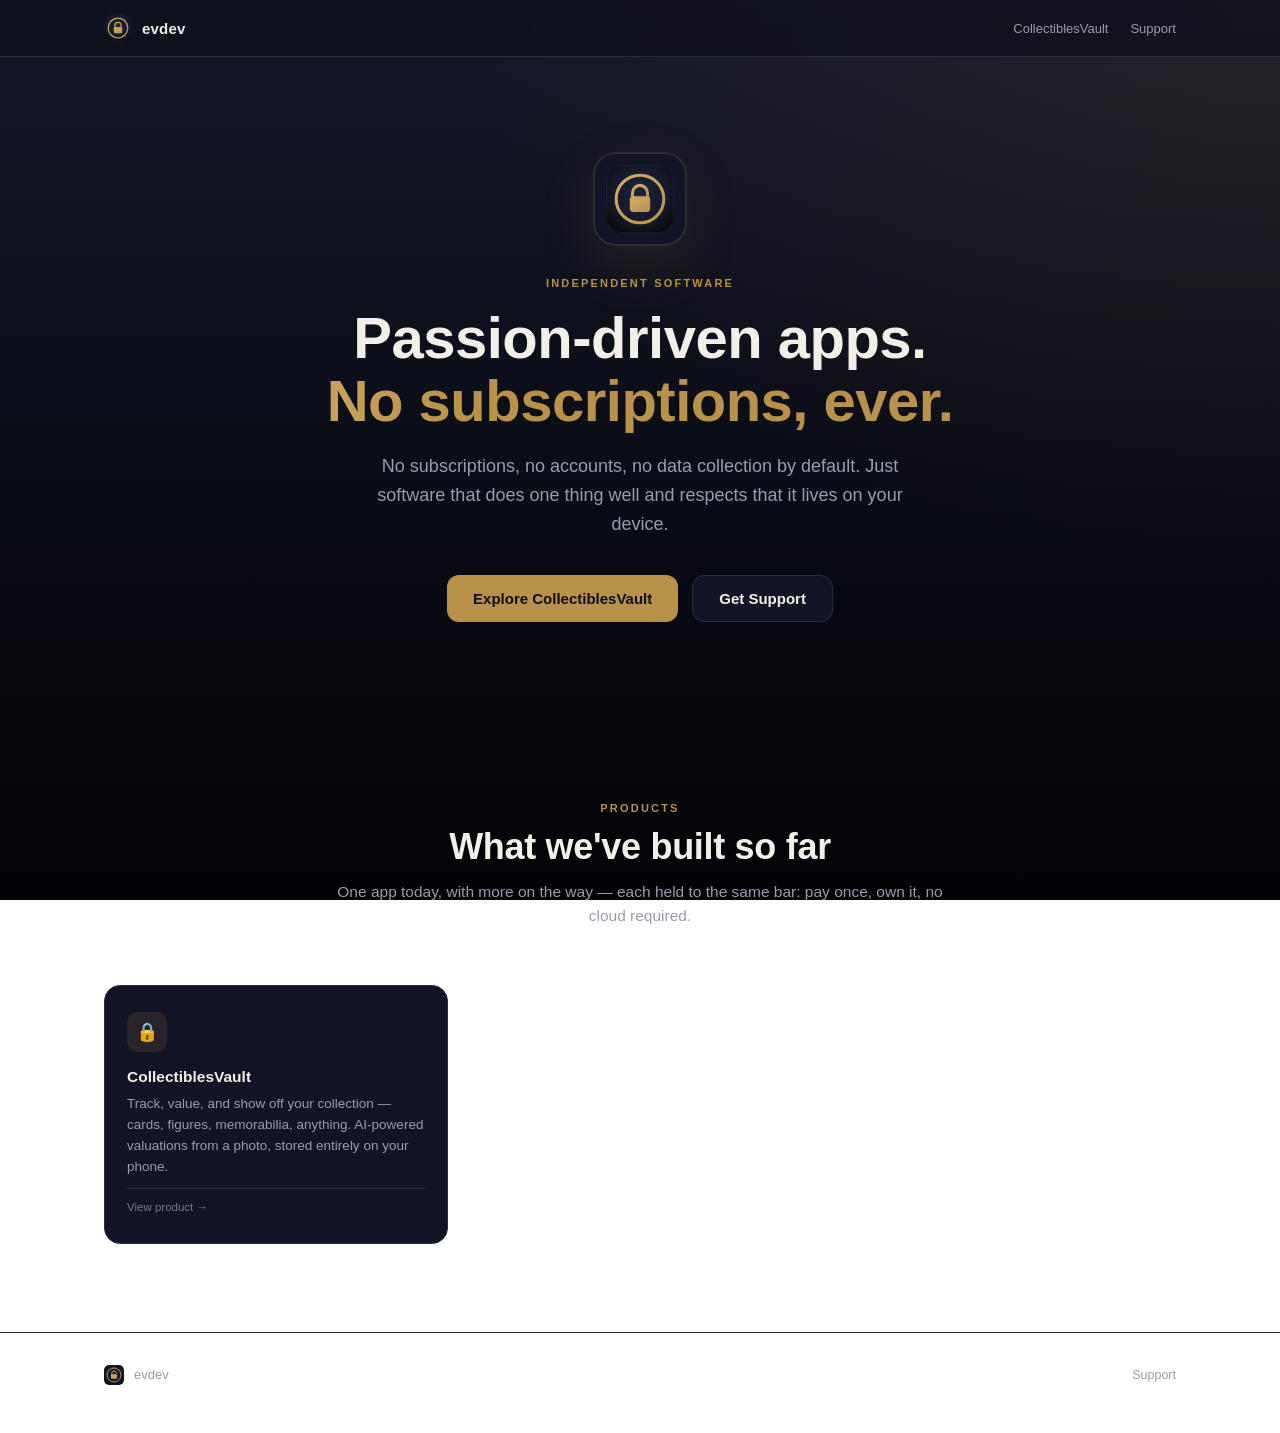
==== commit 28512c0c: "Update homepage hero copy to passion-driven, no-subscriptions tagline" ====
--- a/index.html
+++ b/index.html
@@ -27,7 +27,7 @@
   <div class="wrap">
     <div class="hero-icon-ring"><img src="assets/logo.svg" alt=""></div>
     <div class="eyebrow">Independent software</div>
-    <h1 class="display">Small, focused apps.<br><span>Built to last.</span></h1>
+    <h1 class="display">Passion-driven apps.<br><span>No subscriptions, ever.</span></h1>
     <p class="hero-sub">
       No subscriptions, no accounts, no data collection by default. Just software that
       does one thing well and respects that it lives on your device.
